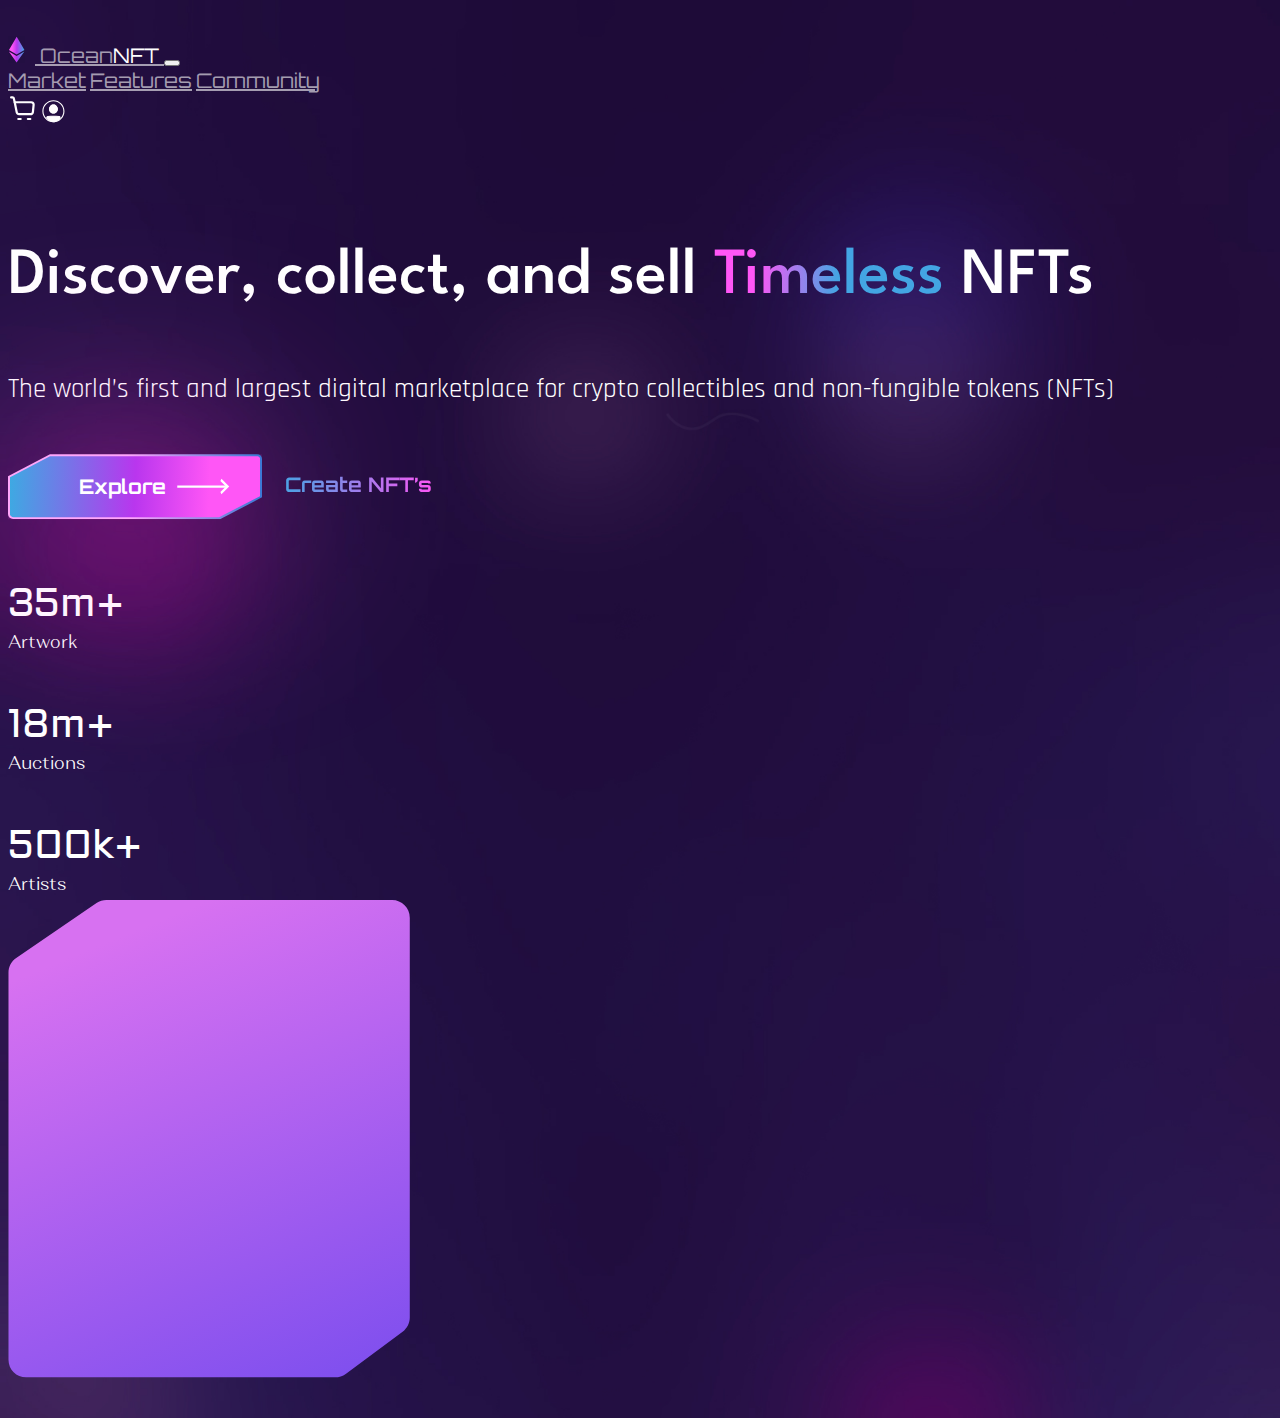
==== index.html @ 4af7d6a0 "Styles path fixed" ====
<!doctype html>
<html lang="en">
<head>
	<meta charset="utf-8">
	<meta http-equiv="X-UA-Compatible" content="IE=edge">
	<meta name="viewport" content="width=device-width, initial-scale=1">
	
	<!-- Bootstrap CSS -->
	<link href="https://cdn.jsdelivr.net/npm/bootstrap@5.2.0-beta1/dist/css/bootstrap.min.css" rel="stylesheet" integrity="sha384-0evHe/X+R7YkIZDRvuzKMRqM+OrBnVFBL6DOitfPri4tjfHxaWutUpFmBp4vmVor" crossorigin="anonymous">
	
	<!-- Local CSS -->
	<link rel="stylesheet" href="assets/styles/main.css">

	<title>Ocean NFT</title>
</head>
<body>
	<div class="container-fluid p-0">

		<header class="container p-0">
			<nav class="navbar navbar-expand-md p-0">
				<div class="container-fluid p-0">
					<a class="navbar-brand" href="#">
						<img class="d-inline-block align-text-top nft_logo" src="assets/img/logos/logo_top.svg" alt="OceanNFT Logo">
						Ocean<span class="nft_brand">NFT</span>
					</a>
					<button class="navbar-toggler" type="button" data-bs-toggle="collapse" data-bs-target="#navbarNavAltMarkup" aria-controls="navbarNavAltMarkup" aria-expanded="false" aria-label="Переключатель навигации">
						<span class="navbar-toggler-icon"></span>
					</button>

					<div class="collapse navbar-collapse justify-content-between" id="navbarNavAltMarkup">
						<div class="nft_spacer"></div>

						<div class="navbar-nav">
							<a class="nav-link px-xl-5 px-sm-4" href="#">Market</a>
							<a class="nav-link px-xl-5 px-sm-4" href="#">Features</a>
							<a class="nav-link px-xl-5 px-sm-4" href="#">Community</a>
						</div>
						
						<div class="navbar-nav">
							<a class="nav-link ps-xl-5 ps-sm-4" href="#"><img src="assets/img/icons/icon_cart.svg" alt="Your Cart"></a>
							<a class="nav-link ps-xl-5 ps-sm-4" href="#"><img src="assets/img/icons/icon_user.svg" alt="Your Account"></a>
						</div>
					</div>
				</div>
			</nav>
		</header>

		<main>
			<section class="container hero p-0">
				<div class="row m-0">
					<div class="col-7 p-0">
						<h1>Discover, collect, and sell <span>Timeless</span> NFTs</h1>
						<p class="nft_intro">The world’s first and largest digital marketplace for crypto collectibles and non-fungible tokens (NFTs)</p>
						
						<div class="nft_polygon_block">
							<div>
								<div class="nft_polygon_shadow"></div>
								<div class="nft_polygon">
									<a href="#">
										<div class="nft_polygon1">
											<div class="nft_explore">
												Explore <img src="assets/img/arrow_long.svg" alt="Explore">
											</div>
										</div>
									</a>
								</div>
							</div>
						
							<a class="nft_create text-nowrap" href="#">Create NFT’s</a>
						</div>

						<div class="d-flex p-0 mt-5">
							<div class="ps-0 pe-4 nft_counter_border_right">
								<p class="nft_counter">35m+</p>
								<p class="nft_counter_subject">Artwork</p>
							</div>
							<div class="ps-5 pe-4 nft_counter_border_right">
								<p class="nft_counter">18m+</p>
								<p class="nft_counter_subject">Auctions</p>
							</div>
							<div class="ps-5 pe-4">
								<p class="nft_counter">500k+</p>
								<p class="nft_counter_subject">Artists</p>
							</div>
						</div>
					</div>

					<div class="col-5 p-0">
						<img class="text-center" src="assets/img/mask_hero.svg" alt="">
					</div>
				</div>
			</section>
		</main>
	</div>

	<!-- Bootstrap JavaScript -->
	<script src="https://cdn.jsdelivr.net/npm/bootstrap@5.2.0-beta1/dist/js/bootstrap.bundle.min.js" integrity="sha384-pprn3073KE6tl6bjs2QrFaJGz5/SUsLqktiwsUTF55Jfv3qYSDhgCecCxMW52nD2" crossorigin="anonymous"></script>
</body>
</html>
---- assets/styles/main.css ----
@import url("https://fonts.googleapis.com/css2?family=Aldrich&display=swap");
@import url("https://fonts.googleapis.com/css2?family=Inter:wght@100;200;300;400;500;600;700;800;900&display=swap");
@import url("https://fonts.googleapis.com/css2?family=League+Spartan:wght@100;200;300;400;500;600;700;800;900&display=swap");
@import url("https://fonts.googleapis.com/css2?family=MuseoModerno:wght@100;200;300;400;500;600;700;800;900&display=swap");
@import url("https://fonts.googleapis.com/css2?family=Orbitron:wght@400;500;600;700;800;900&display=swap");
@import url("https://fonts.googleapis.com/css2?family=Rajdhani:wght@300;400;500;600;700&display=swap");
@import url("https://fonts.googleapis.com/css2?family=Roboto:ital,wght@0,100;0,300;0,400;0,500;0,700;0,900;1,100;1,300;1,400;1,500;1,700;1,900&display=swap");
@font-face {
  font-family: "Alethia Next";
  src: url("../fonts/alethia-next/alethianext-light.eot"), url("../fonts/alethia-next/alethianext-light.eot?#iefix") format("embedded-opentype"), url("../fonts/alethia-next/alethianext-light.otf") format("opentype"), url("../fonts/alethia-next/alethianext-light-webfont.woff") format("woff"), url("../fonts/alethia-next/alethianext-light-webfont.woff2") format("woff2"), url("../fonts/alethia-next/alethianext-light.ttf") format("truetype");
}
img.nft_logo {
  width: 17px;
  margin-right: 10px;
  box-shadow: 0px 4.42184px 107.23px rgba(255, 86, 246, 0.51);
  -webkit-backdrop-filter: blur(212.248px);
          backdrop-filter: blur(212.248px);
}

a.navbar-brand, a.nav-link, a:focus.navbar-brand, a:focus.nav-link {
  color: rgba(255, 255, 255, 0.6);
  font-family: "Orbitron", sans-serif;
  font-size: 1.25rem;
}
a:hover.navbar-brand {
  color: rgba(255, 255, 255, 0.6);
  filter: blur(0.5);
}
a:hover.nav-link {
  color: rgb(255, 255, 255);
}

span.nft_brand {
  color: rgb(255, 255, 255);
}

.nft_spacer {
  width: 16.2%;
}

.hero {
  margin-top: 105px;
}
.hero h1 {
  color: rgb(255, 255, 255);
  line-height: 137.4%;
  font-family: "League Spartan", sans-serif;
  font-size: 4.125rem;
  font-weight: 500;
}
.hero span {
  background: linear-gradient(272.38deg, #43A5E3 46.06%, #FF56F6 81.53%);
  color: transparent;
  -webkit-text-fill-color: transparent;
  -webkit-background-clip: text;
  background-clip: text;
}
.hero p {
  color: rgb(255, 255, 255);
}
.hero p.nft_intro {
  line-height: 2.75rem;
  margin: 21px 0 43px 0;
  font-family: "Rajdhani", sans-serif;
  font-size: 1.6875rem;
}
.hero p.nft_counter {
  padding-top: 1px;
  margin-bottom: -16px;
  font-family: "Aldrich", sans-serif;
  font-size: 2.5rem;
}
.hero p.nft_counter_subject {
  margin-bottom: 0;
  padding-bottom: 5px;
  font-family: "Alethia Next", sans-serif;
  font-size: 1.125rem;
}

.nft_polygon_block {
  display: flex;
  flex-wrap: nowrap;
}

a.nft_create {
  background: linear-gradient(89.89deg, #42A6E3 2.33%, #FF56F6 101.4%);
  color: transparent;
  -webkit-text-fill-color: transparent;
  -webkit-background-clip: text;
  background-clip: text;
  padding-top: 1.1rem;
  text-decoration: none;
  font-family: "Orbitron", sans-serif;
  font-size: 1.25rem;
  font-weight: 700;
}
a.nft_create:hover {
  text-shadow: 0 0 5px rgba(255, 255, 255, 0.5);
}

.nft_counter_border_right {
  border-right: solid 1px rgba(255, 255, 255, 0.26);
}

.nft_polygon_shadow {
  float: left;
  margin: -17.5px 0 0 -23px;
  width: 300px;
  height: 100px;
  border-radius: 150px/50px;
  background-color: rgba(255, 86, 246, 0.51);
  filter: blur(107px);
}

.nft_polygon {
  position: relative;
  -webkit-clip-path: polygon(0 22px, 0 65px, 212px 65px, 254px 43px, 254px 0, 42px 0);
          clip-path: polygon(0 22px, 0 65px, 212px 65px, 254px 43px, 254px 0, 42px 0);
  width: 254px;
  height: 65px;
  background: linear-gradient(-272.52deg, #FFA6FA 47.49%, #3C79D5 98.81%);
  box-shadow: 0px 4.42184px 107.23px rgba(255, 86, 246, 0.51);
  border-bottom-left-radius: 5px;
  border-top-right-radius: 5px;
}

.nft_polygon1 {
  position: absolute;
  width: 100%;
  height: 100%;
  top: 0;
  left: 0;
  -webkit-clip-path: polygon(2px 23px, 2px 63px, 211px 63px, 252px 42px, 252px 2px, 42px 2px);
          clip-path: polygon(2px 23px, 2px 63px, 211px 63px, 252px 42px, 252px 2px, 42px 2px);
  background: linear-gradient(92.23deg, #406AFF 0%, #3BACE2 0%, #B936EE 50%, #FF56F6 79%);
  border-bottom-left-radius: 10px;
  border-top-right-radius: 10px;
  display: flex;
  text-align: right;
}

.nft_explore {
  display: flex;
  margin: auto;
  color: rgb(255, 255, 255);
  -moz-column-gap: 11px;
       column-gap: 11px;
  width: 100%;
  justify-content: flex-end;
  padding-right: 32px;
  font-family: "Orbitron", sans-serif;
  font-size: 1.25rem;
  font-weight: 700;
}

body {
  width: 100%;
  height: 100%;
  padding: 2.2% 0;
  background-color: rgb(1, 32, 76);
  background-image: url("../img/bg.jpg");
  background-position: center top;
  background-repeat: no-repeat;
  background-size: cover;
}/*# sourceMappingURL=main.css.map */
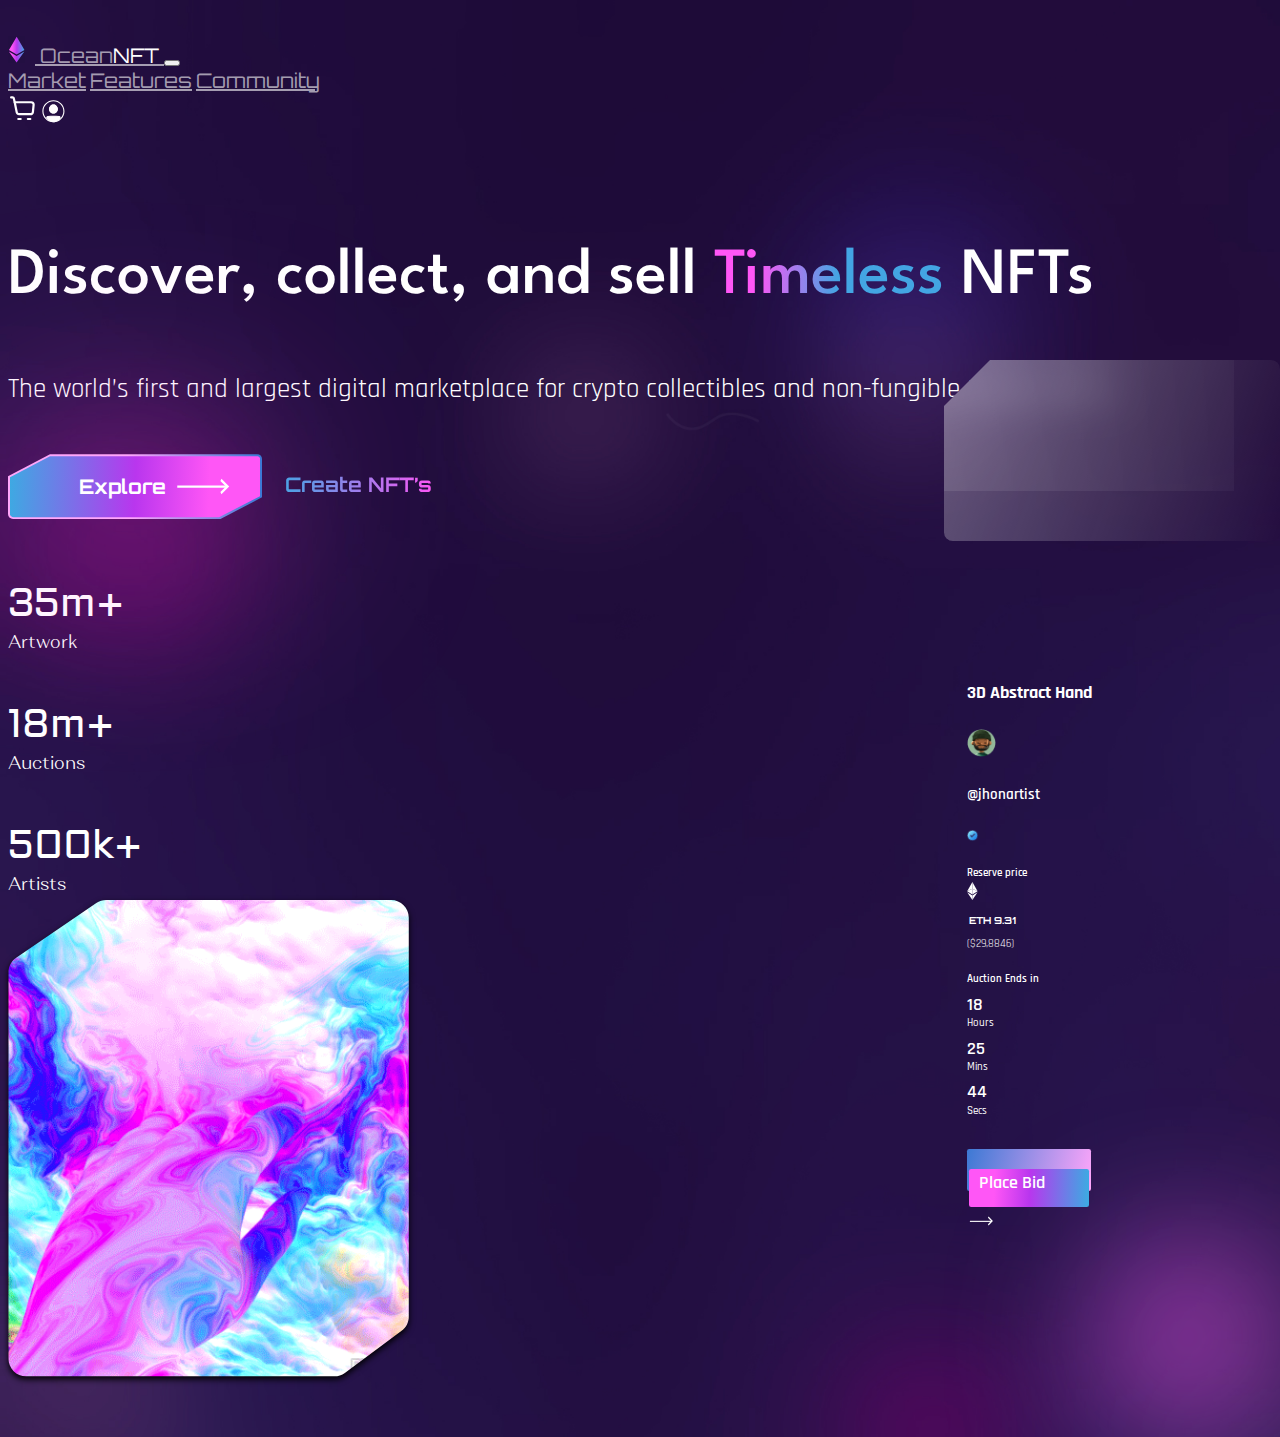
==== commit ad2cc999: "Hero is done - v0.8" ====
--- a/index.html
+++ b/index.html
@@ -47,7 +47,7 @@
 
 		<main>
 			<section class="container hero p-0">
-				<div class="row m-0">
+				<div class="row m-0 pb-4">
 					<div class="col-7 p-0">
 						<h1>Discover, collect, and sell <span>Timeless</span> NFTs</h1>
 						<p class="nft_intro">The world’s first and largest digital marketplace for crypto collectibles and non-fungible tokens (NFTs)</p>
@@ -85,8 +85,60 @@
 						</div>
 					</div>
 
-					<div class="col-5 p-0">
-						<img class="text-center" src="assets/img/mask_hero.svg" alt="">
+					<div class="col-5 p-0 position-relative">
+						<div class="d-flex mx-4 justify-content-center">
+							<div class="nft_hero_bid_mask">
+								<img src="assets/img/bid_02.gif" alt="">
+							</div>
+						</div>
+
+						<div class="nft_hero_bid_shadow"></div>
+						<div class="nft_hero_bid">
+							<div class="nft_hero_bid1"></div>
+						</div>
+
+						<div class="row nft_hero_bid_details">
+							<div class="col ps-0 pe-4">
+								<p class="nft_hero_artname m-0">3D Abstract Hand</p>
+								<div class="d-flex align-items-baseline">
+									<div class="pe-1"><img src="assets/img/icons/icon_user_01.png" width="28.74px" height="28.74px" alt="User's Icon"></div>
+									<p class="nft_hero_nickname m-0 pe-1">@jhonartist</p>
+									<div><img src="assets/img/icons/icon_user_checked.png" width="12.16px" height="13.27px" alt="User checked"></div>
+								</div>
+								<p class="nft_hero_theme_title">Reserve price</p>
+								<div class="d-flex align-items-baseline">
+									<div class="nft_hero_logo_ethereum"><img src="assets/img/logos/logo_ethereum_white.svg" width="19.44px" height="19.44px" alt="Ethereum"></div>
+									<p class="nft_hero_price_ethereum m-0">ETH 9.31</p>
+									<p class="nft_hero_price_usd m-0">($29,8846)</p>
+								</div>
+							</div>
+
+							<div class="col p-0">
+								<p class="nft_hero_theme_title m-0">Auction Ends in</p>
+								<div class="d-flex">
+									<div>
+										<p class="nft_hero_auction_time">18</p>
+										<p class="nft_hero_auction_time_unit">Hours</p>
+									</div>
+									<div class="px-4">
+										<p class="nft_hero_auction_time">25</p>
+										<p class="nft_hero_auction_time_unit">Mins</p>
+									</div>
+									<div>
+										<p class="nft_hero_auction_time">44</p>
+										<p class="nft_hero_auction_time_unit">Secs</p>
+									</div>
+								</div>
+								<a class="nft_nodecor_white" href="#">
+									<div class="d-flex nft_hero_placebid_btn_border">
+										<div class="d-flex nft_hero_placebid_btn">
+											<p class="nft_hero_placebid m-0">Place Bid</p>
+											<img src="assets/img/arrow_hero.svg" width="24.32px" height="9.22" alt="Go!">
+										</div>
+									</div>
+								</a>
+							</div>
+						</div>
 					</div>
 				</div>
 			</section>
--- a/assets/styles/main.css
+++ b/assets/styles/main.css
@@ -40,9 +40,9 @@
 
 .hero {
   margin-top: 105px;
+  color: rgb(255, 255, 255);
 }
 .hero h1 {
-  color: rgb(255, 255, 255);
   line-height: 137.4%;
   font-family: "League Spartan", sans-serif;
   font-size: 4.125rem;
@@ -54,9 +54,6 @@
   -webkit-text-fill-color: transparent;
   -webkit-background-clip: text;
   background-clip: text;
-}
-.hero p {
-  color: rgb(255, 255, 255);
 }
 .hero p.nft_intro {
   line-height: 2.75rem;
@@ -102,6 +99,22 @@
   border-right: solid 1px rgba(255, 255, 255, 0.26);
 }
 
+.nft_hero_bid_mask {
+  width: 401.28px;
+  height: 477.33px;
+  filter: drop-shadow(0 3px 3px rgb(0, 0, 0));
+}
+.nft_hero_bid_mask img {
+  width: 100%;
+  height: 100%;
+  -o-object-fit: cover;
+     object-fit: cover;
+  mask-size: cover;
+  -webkit-mask-size: cover;
+  -webkit-mask-image: url("../img/mask_hero.svg");
+          mask-image: url("../img/mask_hero.svg");
+}
+
 .nft_polygon_shadow {
   float: left;
   margin: -17.5px 0 0 -23px;
@@ -119,7 +132,6 @@
   width: 254px;
   height: 65px;
   background: linear-gradient(-272.52deg, #FFA6FA 47.49%, #3C79D5 98.81%);
-  box-shadow: 0px 4.42184px 107.23px rgba(255, 86, 246, 0.51);
   border-bottom-left-radius: 5px;
   border-top-right-radius: 5px;
 }
@@ -153,6 +165,128 @@
   font-weight: 700;
 }
 
+.nft_hero_placebid {
+  font-family: "Rajdhani", sans-serif;
+  font-size: 1.105625rem;
+  font-weight: 600;
+  padding: 3px 8px 0 10px;
+}
+.nft_hero_placebid_btn {
+  width: 100%;
+  height: 100%;
+  background: linear-gradient(92.23deg, #FF56F6 21.43%, #B936EE 50.63%, #3BACE2 100%, #406AFF 117.04%);
+  border-radius: 2.21px;
+  border: none;
+  outline: none;
+  padding: 0;
+  align-items: center;
+}
+.nft_hero_placebid_btn_border {
+  width: 119.39px;
+  height: 37.59px;
+  background: linear-gradient(104deg, #3C79D4 0%, #FFA6FA 100%);
+  margin-top: 20px;
+  padding: 2.21px;
+  border-radius: 2.21px;
+}
+
+.nft_hero_bid_shadow {
+  float: right;
+  margin: -140px 0 0 0;
+  width: 200px;
+  height: 200px;
+  border-radius: 100px;
+  background-color: rgba(255, 86, 246, 0.51);
+  filter: blur(70px);
+  z-index: -1;
+}
+.nft_hero_bid {
+  position: absolute;
+  width: 336px;
+  height: 181px;
+  top: 360px;
+  right: 0;
+  -webkit-clip-path: polygon(0 46px, 0 181px, 336px 181px, 336px 0, 46px 0);
+          clip-path: polygon(0 46px, 0 181px, 336px 181px, 336px 0, 46px 0);
+  background: linear-gradient(110deg, rgba(255, 255, 255, 0.3) 0%, rgba(255, 255, 255, 0) 100%);
+  -webkit-backdrop-filter: blur(20px);
+          backdrop-filter: blur(20px);
+  border-bottom-left-radius: 8.84px;
+  border-bottom-right-radius: 8.84px;
+  border-top-right-radius: 8.84px;
+}
+.nft_hero_bid1 {
+  position: absolute;
+  width: 100%;
+  height: 100%;
+  bottom: 0;
+  right: 0;
+  -webkit-clip-path: polygon(2px 47px, 2px 179px, 334px 179px, 334px 2px, 47px 2px);
+          clip-path: polygon(2px 47px, 2px 179px, 334px 179px, 334px 2px, 47px 2px);
+  background: linear-gradient(90deg, rgb(255, 255, 255) -1.52%, rgba(255, 255, 255, 0.24) 104.35%);
+  filter: opacity(10%);
+  padding: 28px 21px 20px 23px;
+  border-bottom-left-radius: 14.144px;
+  border-bottom-right-radius: 14.144px;
+  border-top-right-radius: 14.144px;
+}
+.nft_hero_bid_details {
+  position: absolute;
+  bottom: 108px;
+  right: 21px;
+  margin: 0;
+  width: 292px;
+  height: 134px;
+}
+.nft_hero_artname {
+  font-family: "Rajdhani", sans-serif;
+  font-size: 1.105625rem;
+  font-weight: 700;
+  line-height: 2.210625rem;
+}
+.nft_hero_nickname {
+  font-family: "Rajdhani", sans-serif;
+  font-size: 0.9675rem;
+  font-weight: 600;
+  line-height: 2.210625rem;
+}
+.nft_hero_theme_title {
+  font-family: "Rajdhani", sans-serif;
+  font-size: 0.690625rem;
+  font-weight: 600;
+  line-height: 2.210625rem;
+  margin: 10px 0 -10px 0;
+}
+.nft_hero_logo_ethereum {
+  margin-left: -4px;
+}
+.nft_hero_price_ethereum {
+  font-family: "Orbitron", sans-serif;
+  font-size: 0.6075rem;
+  font-weight: 700;
+  padding-left: 2px;
+  padding-right: 6px;
+}
+.nft_hero_price_usd {
+  font-family: "Rajdhani", sans-serif;
+  font-size: 0.690625rem;
+  font-weight: 400;
+}
+.nft_hero_auction_time {
+  font-family: "Rajdhani", sans-serif;
+  font-size: 1.105625rem;
+  font-weight: 600;
+  line-height: 2.210625rem;
+  margin: -10px 0 0 0;
+}
+.nft_hero_auction_time_unit {
+  font-family: "Rajdhani", sans-serif;
+  font-size: 0.690625rem;
+  font-weight: 500;
+  line-height: 2.210625rem;
+  margin: -17px 0 0 0;
+}
+
 body {
   width: 100%;
   height: 100%;
@@ -162,4 +296,9 @@
   background-position: center top;
   background-repeat: no-repeat;
   background-size: cover;
+}
+
+a.nft_nodecor_white {
+  color: rgb(255, 255, 255);
+  text-decoration: none;
 }/*# sourceMappingURL=main.css.map */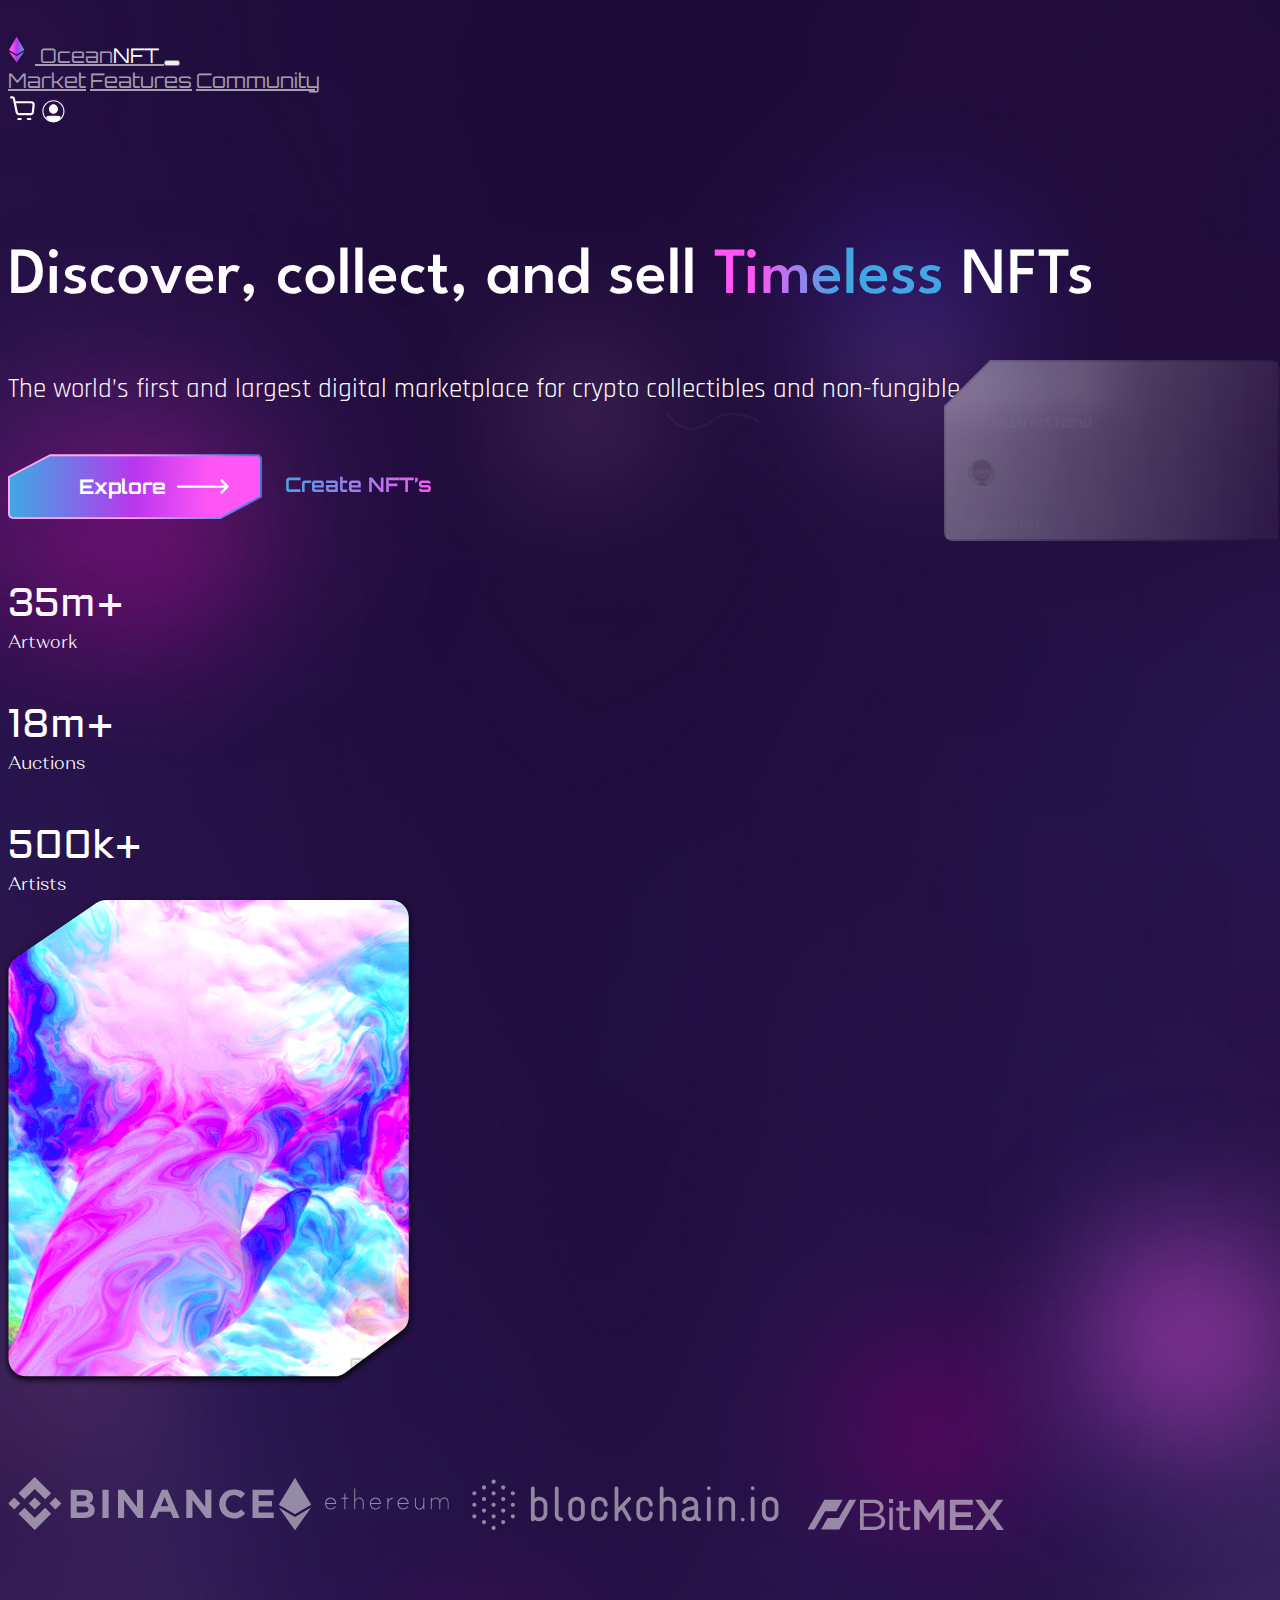
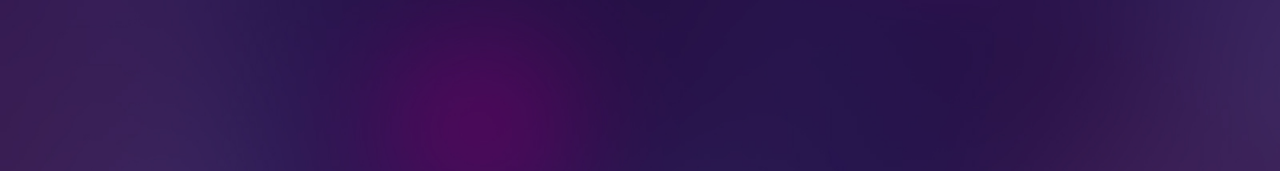
==== commit 1fa5fc33: "Hero is done - v0.9.1" ====
--- a/index.html
+++ b/index.html
@@ -94,52 +94,62 @@
 
 						<div class="nft_hero_bid_shadow"></div>
 						<div class="nft_hero_bid">
-							<div class="nft_hero_bid1"></div>
-						</div>
+							<div class="nft_hero_bid1">
 
-						<div class="row nft_hero_bid_details">
-							<div class="col ps-0 pe-4">
-								<p class="nft_hero_artname m-0">3D Abstract Hand</p>
-								<div class="d-flex align-items-baseline">
-									<div class="pe-1"><img src="assets/img/icons/icon_user_01.png" width="28.74px" height="28.74px" alt="User's Icon"></div>
-									<p class="nft_hero_nickname m-0 pe-1">@jhonartist</p>
-									<div><img src="assets/img/icons/icon_user_checked.png" width="12.16px" height="13.27px" alt="User checked"></div>
-								</div>
-								<p class="nft_hero_theme_title">Reserve price</p>
-								<div class="d-flex align-items-baseline">
-									<div class="nft_hero_logo_ethereum"><img src="assets/img/logos/logo_ethereum_white.svg" width="19.44px" height="19.44px" alt="Ethereum"></div>
-									<p class="nft_hero_price_ethereum m-0">ETH 9.31</p>
-									<p class="nft_hero_price_usd m-0">($29,8846)</p>
-								</div>
-							</div>
-
-							<div class="col p-0">
-								<p class="nft_hero_theme_title m-0">Auction Ends in</p>
-								<div class="d-flex">
-									<div>
-										<p class="nft_hero_auction_time">18</p>
-										<p class="nft_hero_auction_time_unit">Hours</p>
+								<div class="row nft_hero_bid_details">
+									<div class="col ps-0 pe-4">
+										<p class="nft_hero_artname m-0">3D Abstract Hand</p>
+										<div class="d-flex align-items-baseline">
+											<div class="pe-1"><img src="assets/img/icons/icon_user_01.png" width="28.74px" height="28.74px" alt="User's Icon"></div>
+											<p class="nft_hero_nickname m-0 pe-1">@jhonartist</p>
+											<div><img src="assets/img/icons/icon_user_checked.png" width="12.16px" height="13.27px" alt="User checked"></div>
+										</div>
+										<p class="nft_hero_theme_title">Reserve price</p>
+										<div class="d-flex align-items-baseline">
+											<div class="nft_hero_logo_ethereum"><img src="assets/img/logos/logo_ethereum_white.svg" width="19.44px" height="19.44px" alt="Ethereum"></div>
+											<p class="nft_hero_price_ethereum m-0">ETH 9.31</p>
+											<p class="nft_hero_price_usd m-0">($29,8846)</p>
+										</div>
 									</div>
-									<div class="px-4">
-										<p class="nft_hero_auction_time">25</p>
-										<p class="nft_hero_auction_time_unit">Mins</p>
-									</div>
-									<div>
-										<p class="nft_hero_auction_time">44</p>
-										<p class="nft_hero_auction_time_unit">Secs</p>
+		
+									<div class="col p-0">
+										<p class="nft_hero_theme_title m-0">Auction Ends in</p>
+										<div class="d-flex">
+											<div>
+												<p class="nft_hero_auction_time">18</p>
+												<p class="nft_hero_auction_time_unit">Hours</p>
+											</div>
+											<div class="px-4">
+												<p class="nft_hero_auction_time">25</p>
+												<p class="nft_hero_auction_time_unit">Mins</p>
+											</div>
+											<div>
+												<p class="nft_hero_auction_time">44</p>
+												<p class="nft_hero_auction_time_unit">Secs</p>
+											</div>
+										</div>
+										<a class="nft_nodecor_white" href="#">
+											<div class="d-flex nft_hero_placebid_btn_border">
+												<div class="d-flex nft_hero_placebid_btn">
+													<p class="nft_hero_placebid m-0">Place Bid</p>
+													<img src="assets/img/arrow_hero.svg" width="24.32px" height="9.22" alt="Go!">
+												</div>
+											</div>
+										</a>
 									</div>
 								</div>
-								<a class="nft_nodecor_white" href="#">
-									<div class="d-flex nft_hero_placebid_btn_border">
-										<div class="d-flex nft_hero_placebid_btn">
-											<p class="nft_hero_placebid m-0">Place Bid</p>
-											<img src="assets/img/arrow_hero.svg" width="24.32px" height="9.22" alt="Go!">
-										</div>
-									</div>
-								</a>
 							</div>
 						</div>
 					</div>
+				</div>
+			</section>
+
+			<section class="container p-0">
+				<div class="d-flex nft_partners justify-content-between align-items-center">
+					<a href=""><img src="assets/img/logos/logo_binance_100.svg" alt="Binance"></a>
+					<a href=""><img src="assets/img/logos/logo_ethereum_100.svg" alt="Ethereum"></a>
+					<a href=""><img src="assets/img/logos/logo_blockchain-io_100.svg" alt="Blockchain.io"></a>
+					<a href=""><img src="assets/img/logos/logo_bitmex_100.svg" alt="Bitmex"></a>
 				</div>
 			</section>
 		</main>
--- a/assets/styles/main.css
+++ b/assets/styles/main.css
@@ -202,41 +202,38 @@
 }
 .nft_hero_bid {
   position: absolute;
+  top: 360px;
+  right: 0;
   width: 336px;
   height: 181px;
-  top: 360px;
-  right: 0;
   -webkit-clip-path: polygon(0 46px, 0 181px, 336px 181px, 336px 0, 46px 0);
           clip-path: polygon(0 46px, 0 181px, 336px 181px, 336px 0, 46px 0);
   background: linear-gradient(110deg, rgba(255, 255, 255, 0.3) 0%, rgba(255, 255, 255, 0) 100%);
   -webkit-backdrop-filter: blur(20px);
           backdrop-filter: blur(20px);
+  z-index: 0;
   border-bottom-left-radius: 8.84px;
   border-bottom-right-radius: 8.84px;
   border-top-right-radius: 8.84px;
 }
 .nft_hero_bid1 {
-  position: absolute;
-  width: 100%;
-  height: 100%;
-  bottom: 0;
-  right: 0;
+  width: 100%;
+  height: 100%;
   -webkit-clip-path: polygon(2px 47px, 2px 179px, 334px 179px, 334px 2px, 47px 2px);
           clip-path: polygon(2px 47px, 2px 179px, 334px 179px, 334px 2px, 47px 2px);
-  background: linear-gradient(90deg, rgb(255, 255, 255) -1.52%, rgba(255, 255, 255, 0.24) 104.35%);
+  background: linear-gradient(90deg, rgba(255, 255, 255, 0.9) -1.52%, rgba(255, 255, 255, 0.24) 104.35%);
   filter: opacity(10%);
   padding: 28px 21px 20px 23px;
+  z-index: 1;
   border-bottom-left-radius: 14.144px;
   border-bottom-right-radius: 14.144px;
   border-top-right-radius: 14.144px;
 }
 .nft_hero_bid_details {
-  position: absolute;
-  bottom: 108px;
-  right: 21px;
   margin: 0;
   width: 292px;
   height: 134px;
+  z-index: 2;
 }
 .nft_hero_artname {
   font-family: "Rajdhani", sans-serif;
@@ -301,4 +298,9 @@
 a.nft_nodecor_white {
   color: rgb(255, 255, 255);
   text-decoration: none;
+}
+
+.nft_partners {
+  filter: opacity(50%);
+  margin: 100px 0 200px 0;
 }/*# sourceMappingURL=main.css.map */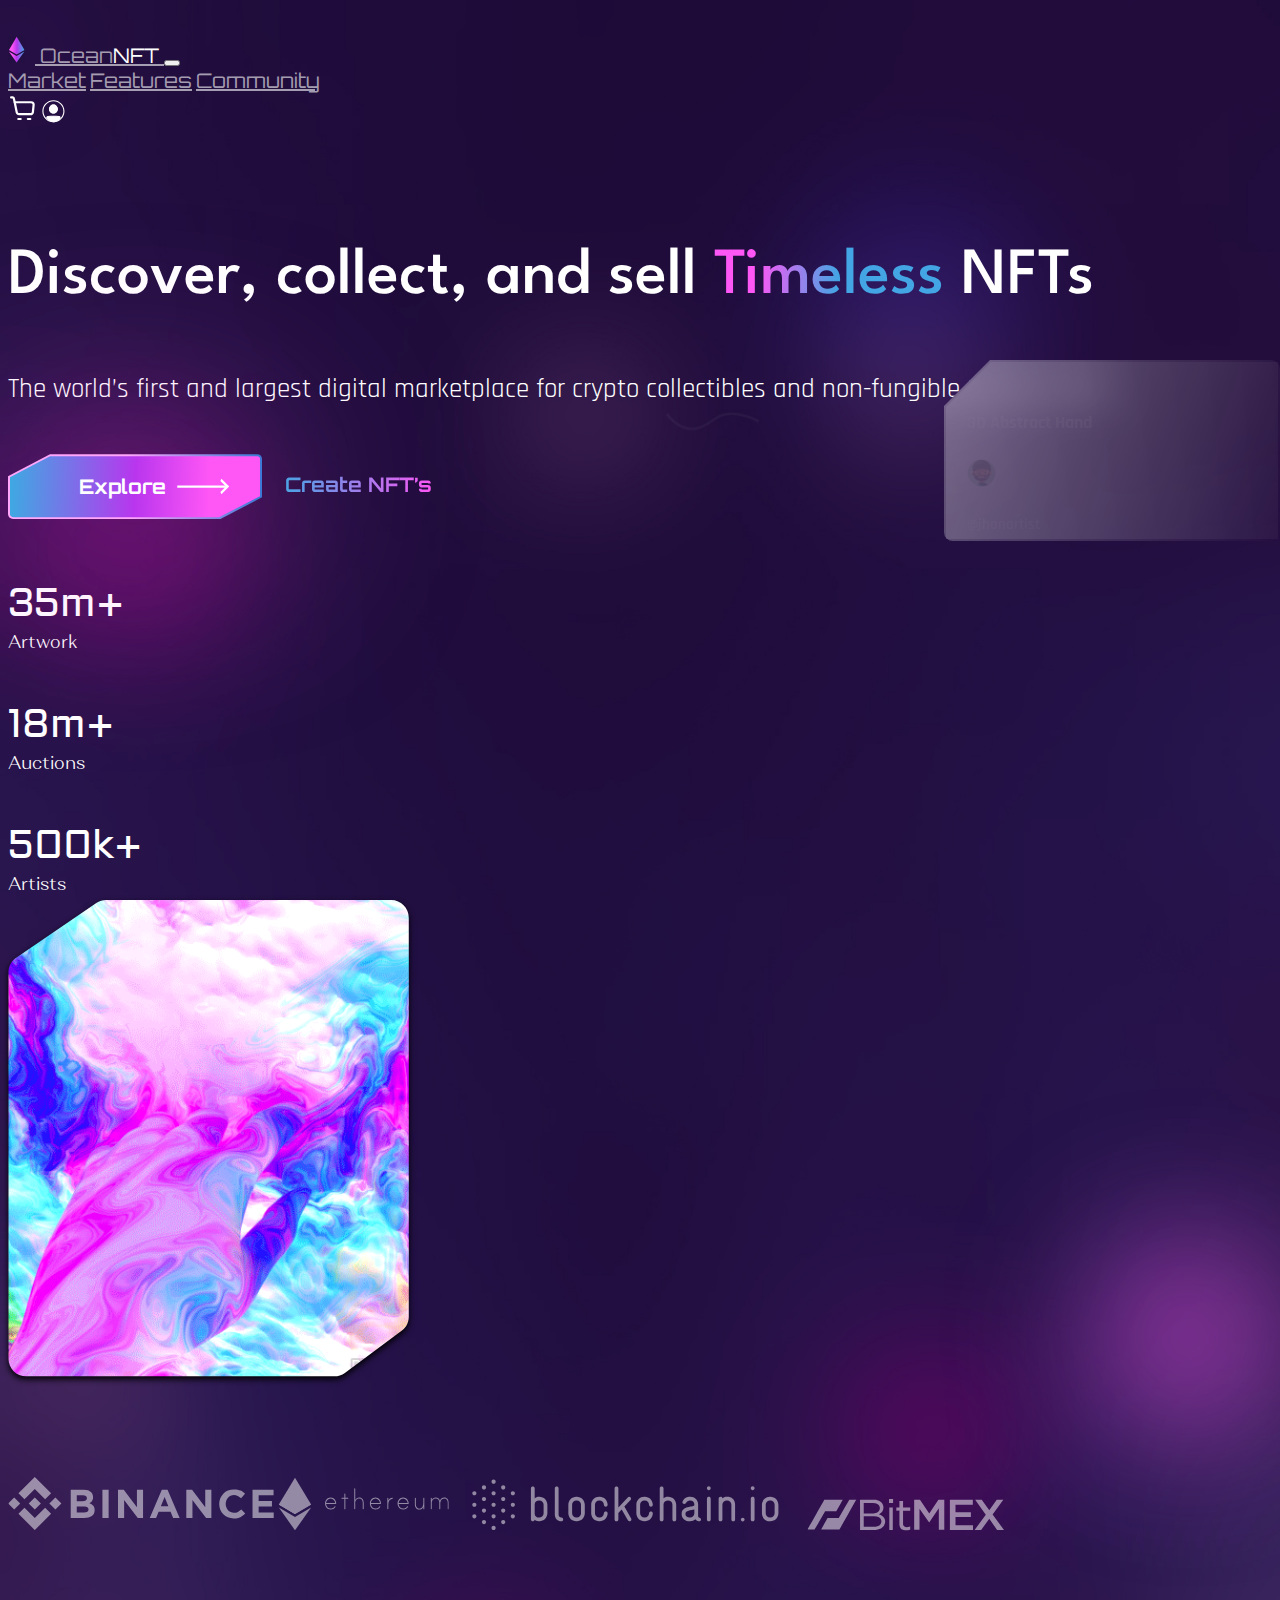
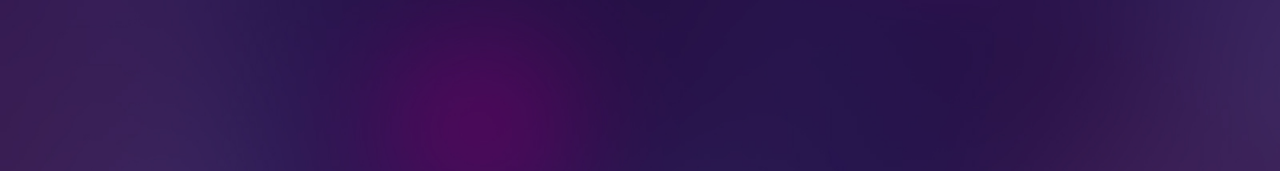
==== commit 16186972: "Hero is done - v.0.9.2" ====
--- a/index.html
+++ b/index.html
@@ -146,10 +146,10 @@
 
 			<section class="container p-0">
 				<div class="d-flex nft_partners justify-content-between align-items-center">
-					<a href=""><img src="assets/img/logos/logo_binance_100.svg" alt="Binance"></a>
-					<a href=""><img src="assets/img/logos/logo_ethereum_100.svg" alt="Ethereum"></a>
-					<a href=""><img src="assets/img/logos/logo_blockchain-io_100.svg" alt="Blockchain.io"></a>
-					<a href=""><img src="assets/img/logos/logo_bitmex_100.svg" alt="Bitmex"></a>
+					<a href="#" class="pe-3 py-3"><img src="assets/img/logos/logo_binance_100.svg" alt="Binance"></a>
+					<a href="#" class="p-3"><img src="assets/img/logos/logo_ethereum_100.svg" alt="Ethereum"></a>
+					<a href="#" class="p-3"><img src="assets/img/logos/logo_blockchain-io_100.svg" alt="Blockchain.io"></a>
+					<a href="#" class="ps-3 py-3"><img src="assets/img/logos/logo_bitmex_100.svg" alt="Bitmex"></a>
 				</div>
 			</section>
 		</main>
--- a/assets/styles/main.css
+++ b/assets/styles/main.css
@@ -303,4 +303,7 @@
 .nft_partners {
   filter: opacity(50%);
   margin: 100px 0 200px 0;
+}
+.nft_partners img {
+  max-width: 100%;
 }/*# sourceMappingURL=main.css.map */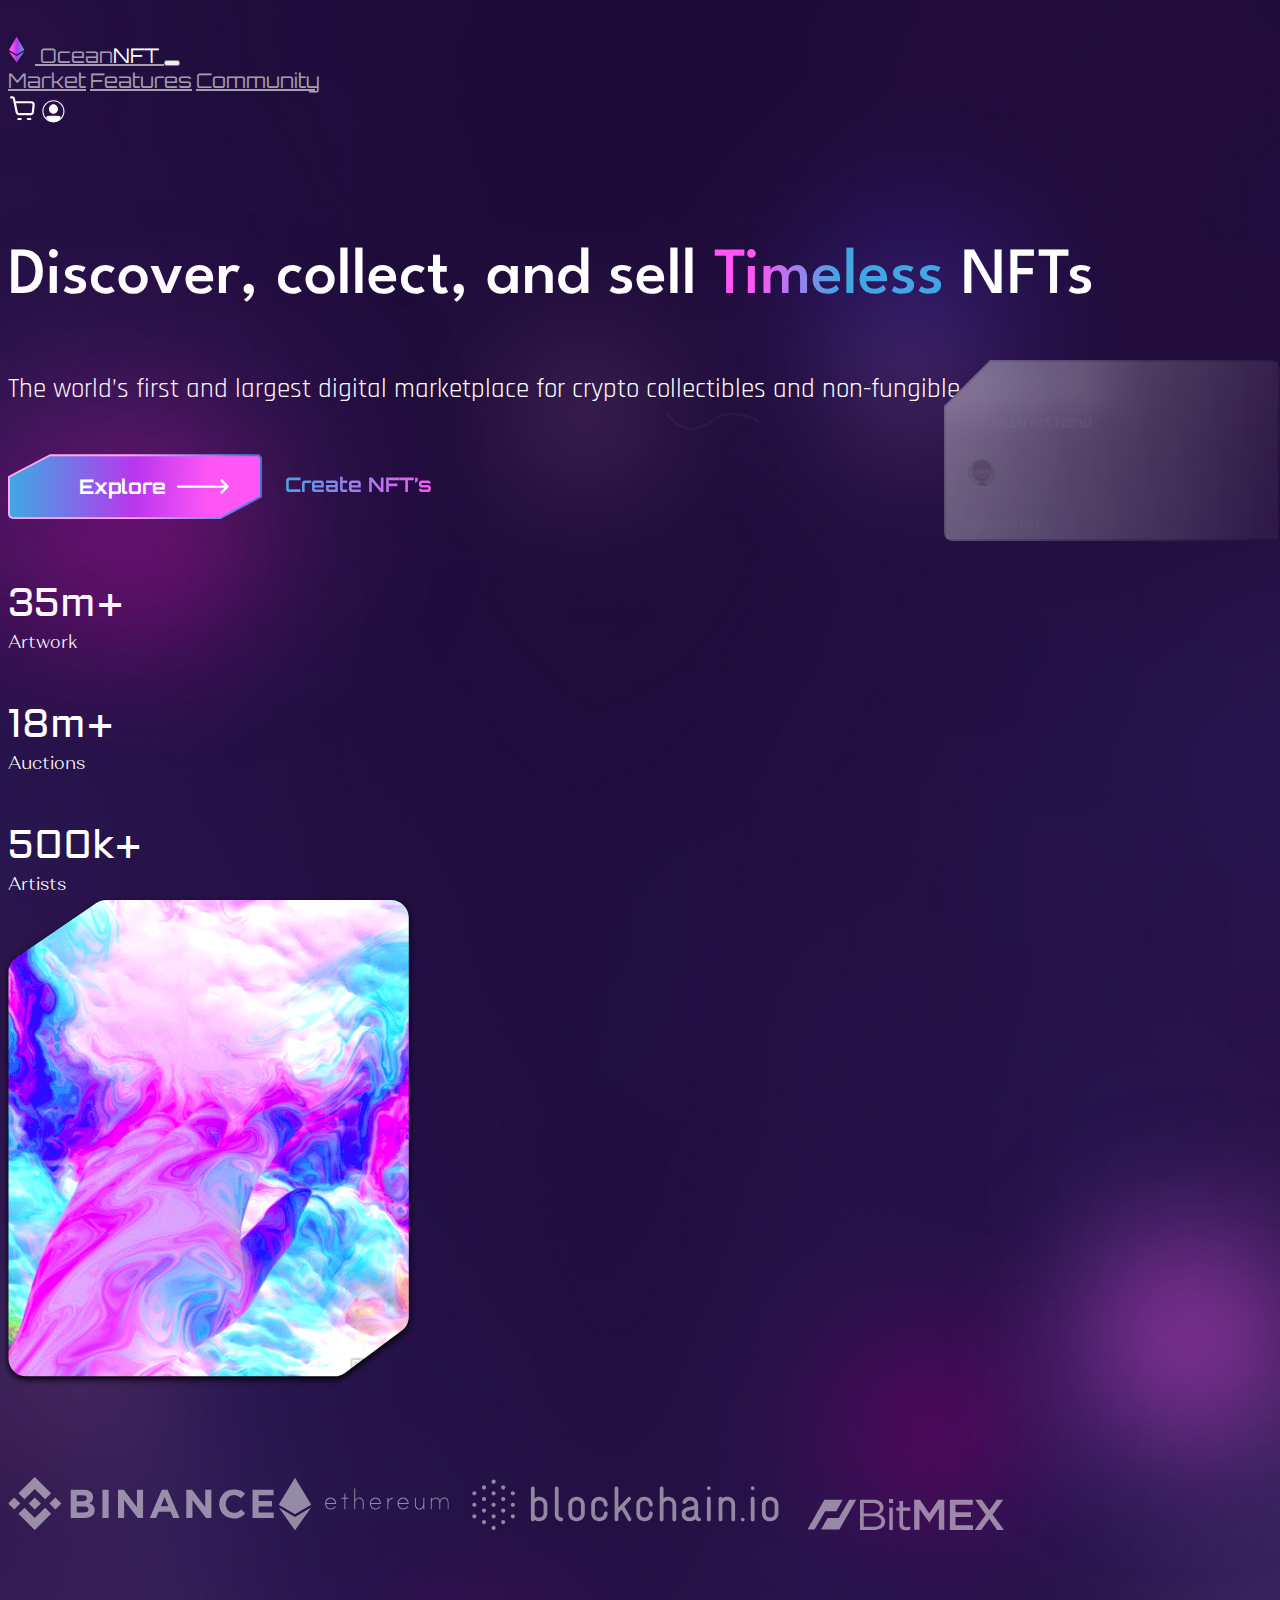
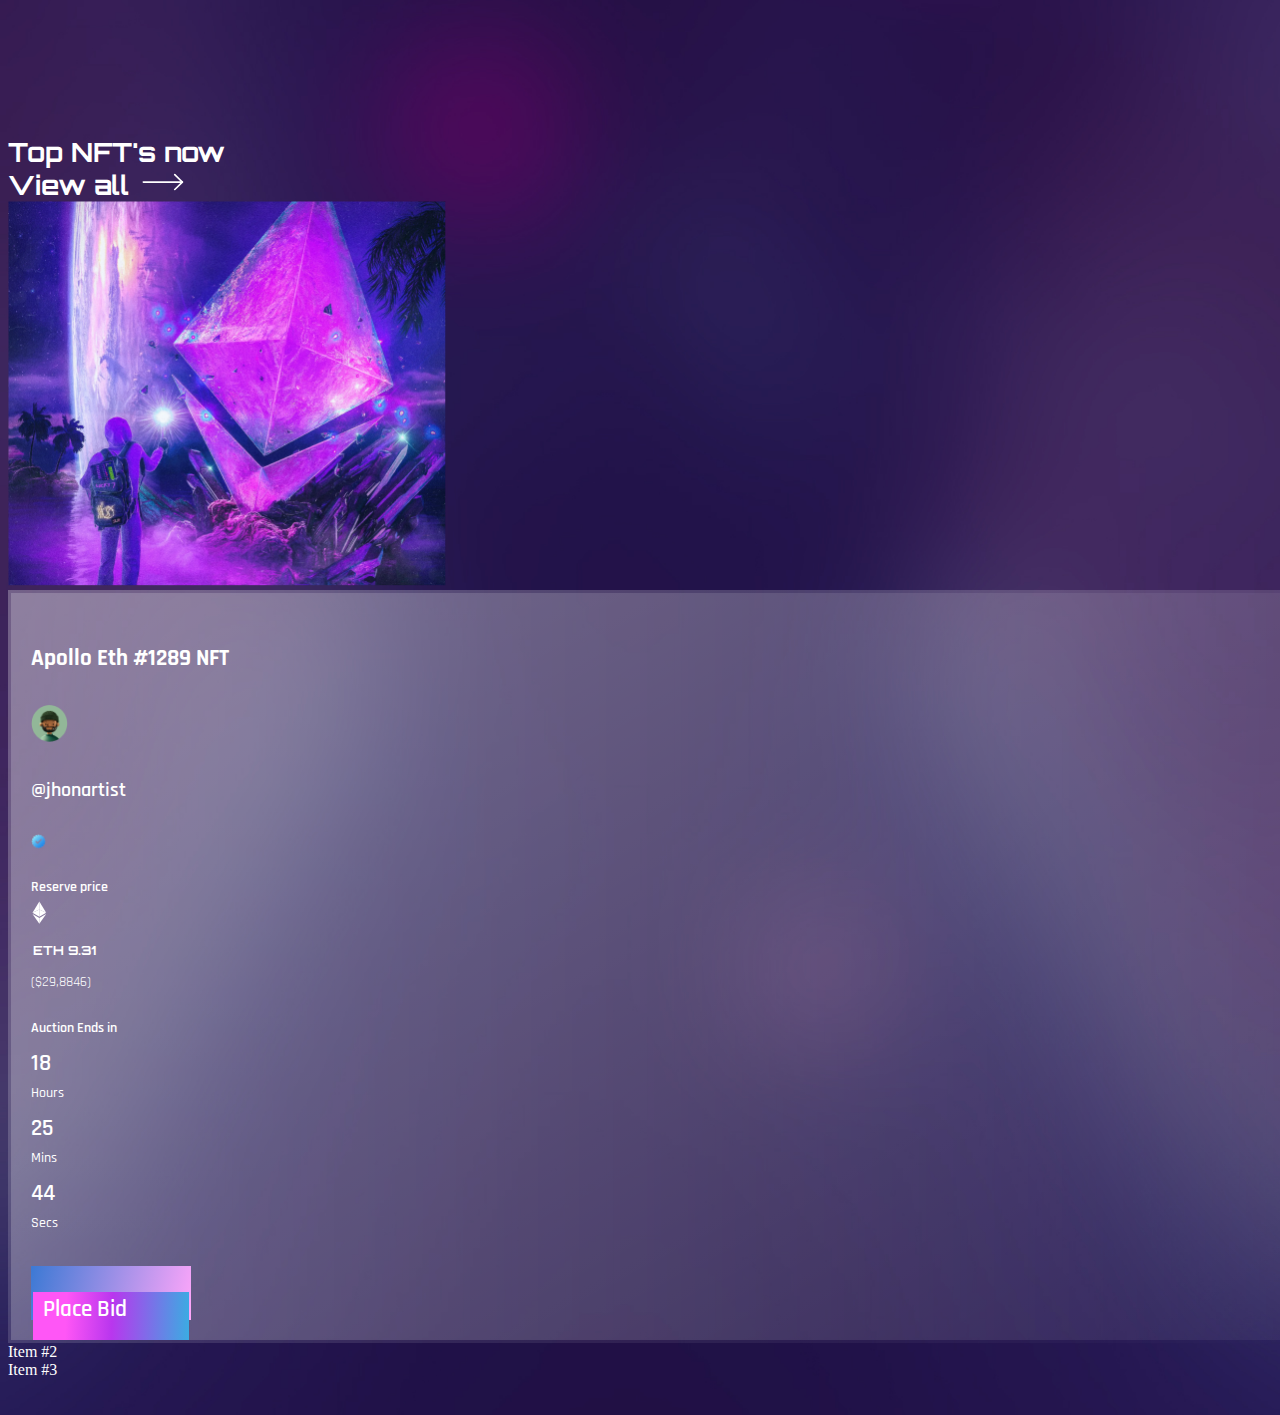
==== commit b757f721: "Semi-transparency issue resolved" ====
--- a/index.html
+++ b/index.html
@@ -100,9 +100,9 @@
 									<div class="col ps-0 pe-4">
 										<p class="nft_hero_artname m-0">3D Abstract Hand</p>
 										<div class="d-flex align-items-baseline">
-											<div class="pe-1"><img src="assets/img/icons/icon_user_01.png" width="28.74px" height="28.74px" alt="User's Icon"></div>
+											<div class="pe-1"><img src="assets/img/icons/icon_user_small.png" width="28.74px" height="28.74px" alt="User's Icon"></div>
 											<p class="nft_hero_nickname m-0 pe-1">@jhonartist</p>
-											<div><img src="assets/img/icons/icon_user_checked.png" width="12.16px" height="13.27px" alt="User checked"></div>
+											<div><img src="assets/img/icons/icon_user_checked_small.png" width="12.16px" height="13.27px" alt="User checked"></div>
 										</div>
 										<p class="nft_hero_theme_title">Reserve price</p>
 										<div class="d-flex align-items-baseline">
@@ -152,6 +152,75 @@
 					<a href="#" class="ps-3 py-3"><img src="assets/img/logos/logo_bitmex_100.svg" alt="Bitmex"></a>
 				</div>
 			</section>
+
+			<section class="container p-0">
+				<div class="d-flex justify-content-between align-items-center">
+					<h2>Top NFT's now</h2>
+					<div class="d-flex">
+						<a class="nft_nodecor_white" href="#">
+							<span class="nft_view_all pe-2">View all</span>
+							<span class="align-text-bottom"><img src="assets/img/arrow_right.svg" width="51.96px" height="26.53px" alt="View all"></span>
+						</a>
+					</div>
+				</div>
+
+				<div class="row gy-5 m-0 nft_white">
+					<div class="col ps-0 pe-3">
+						<div class="nft_topnow">
+							<img src="assets/img/top_nft_01.png" alt="Top NFT #1">
+						</div>
+						<div class="nft_topnow_bid_border">
+							<div class="row nft_topnow_bid_details">
+								<div class="col-7 ps-0 pe-4">
+									<p class="nft_topnow_artname m-0">Apollo Eth #1289 NFT</p>
+									<div class="d-flex align-items-baseline">
+										<div class="pe-1"><img src="assets/img/icons/icon_user_01.png" width="37.44px" height="37.44px" alt="User's Icon"></div>
+										<p class="nft_topnow_nickname m-0 pe-1">@jhonartist</p>
+										<div><img src="assets/img/icons/icon_user_checked.png" width="15.84px" height="17.28px" alt="User checked"></div>
+									</div>
+									<p class="nft_topnow_theme_title">Reserve price</p>
+									<div class="d-flex align-items-baseline">
+										<div class="nft_topnow_logo_ethereum"><img src="assets/img/logos/logo_ethereum_white.svg" width="25.32px" height="25.32px" alt="Ethereum"></div>
+										<p class="nft_topnow_price_ethereum m-0">ETH 9.31</p>
+										<p class="nft_topnow_price_usd m-0">($29,8846)</p>
+									</div>
+								</div>
+
+								<div class="col-5 d-flex flex-column align-items-center p-0">
+									<div>
+										<span class="nft_topnow_theme_title m-0">Auction Ends in</span>
+										<div class="d-flex">
+											<div>
+												<p class="nft_topnow_auction_time">18</p>
+												<p class="nft_topnow_auction_time_unit">Hours</p>
+											</div>
+											<div class="px-4">
+												<p class="nft_topnow_auction_time">25</p>
+												<p class="nft_topnow_auction_time_unit">Mins</p>
+											</div>
+											<div>
+												<p class="nft_topnow_auction_time">44</p>
+												<p class="nft_topnow_auction_time_unit">Secs</p>
+											</div>
+										</div>
+									</div>
+									<a class="nft_nodecor_white" href="#">
+										<div class="d-flex nft_topnow_placebid_btn_border">
+											<div class="d-flex nft_topnow_placebid_btn">
+												<p class="nft_topnow_placebid m-0">Place Bid</p>
+												<img src="assets/img/arrow_topnow.svg" width="31.22px" height="12.01" alt="Go!">
+											</div>
+										</div>
+									</a>
+								</div>
+							</div>
+						</div>
+					</div>
+
+					<div class="col px-3">Item #2</div>
+					<div class="col ps-3 pe-0">Item #3</div>
+				</div>
+			</section>
 		</main>
 	</div>
 
--- a/assets/styles/main.css
+++ b/assets/styles/main.css
@@ -115,6 +115,14 @@
           mask-image: url("../img/mask_hero.svg");
 }
 
+.nft_partners {
+  filter: opacity(50%);
+  margin: 100px 0 200px 0;
+}
+.nft_partners img {
+  max-width: 100%;
+}
+
 .nft_polygon_shadow {
   float: left;
   margin: -17.5px 0 0 -23px;
@@ -188,6 +196,29 @@
   margin-top: 20px;
   padding: 2.21px;
   border-radius: 2.21px;
+}
+
+.nft_topnow_placebid {
+  font-family: "Rajdhani", sans-serif;
+  font-size: 1.44rem;
+  font-weight: 600;
+  padding: 3px 12px 0 10px;
+}
+.nft_topnow_placebid_btn {
+  width: 100%;
+  height: 100%;
+  background: linear-gradient(92.23deg, #FF56F6 21.43%, #B936EE 50.63%, #3BACE2 100%, #406AFF 117.04%);
+  border: none;
+  outline: none;
+  padding: 0;
+  align-items: center;
+}
+.nft_topnow_placebid_btn_border {
+  width: 155.52px;
+  height: 48.96px;
+  background: linear-gradient(104deg, #3C79D4 0%, #FFA6FA 100%);
+  margin-top: 20px;
+  padding: 2.21px;
 }
 
 .nft_hero_bid_shadow {
@@ -284,6 +315,83 @@
   margin: -17px 0 0 0;
 }
 
+.nft_topnow img {
+  max-width: 437.76px;
+  max-height: auto;
+}
+.nft_topnow_bid_border {
+  width: 100%;
+  height: auto;
+  padding: 2.88px;
+  background: linear-gradient(to bottom right, rgba(255, 255, 255, 0.28), rgba(255, 255, 255, 0));
+}
+.nft_topnow_bid_details {
+  position: relative;
+  margin: 0;
+  padding: 20px;
+  overflow: hidden;
+}
+.nft_topnow_bid_details:before {
+  content: "";
+  position: absolute;
+  background: linear-gradient(to right, rgb(255, 255, 255), rgba(255, 255, 255, 0.24));
+  z-index: -1;
+  top: 0;
+  left: 0;
+  right: 0;
+  bottom: 0;
+  filter: blur(10px) opacity(0.2);
+  margin: -20px;
+}
+.nft_topnow_artname {
+  font-family: "Rajdhani", sans-serif;
+  font-size: 1.44rem;
+  font-weight: 700;
+  line-height: 2.88rem;
+}
+.nft_topnow_nickname {
+  font-family: "Rajdhani", sans-serif;
+  font-size: 1.26rem;
+  font-weight: 600;
+  line-height: 2.88rem;
+}
+.nft_topnow_theme_title {
+  font-family: "Rajdhani", sans-serif;
+  font-size: 0.9rem;
+  font-weight: 600;
+  line-height: 2.88rem;
+  margin: 10px 0 -10px 0;
+}
+.nft_topnow_logo_ethereum {
+  margin-left: -4px;
+}
+.nft_topnow_price_ethereum {
+  font-family: "Orbitron", sans-serif;
+  font-size: 0.79125rem;
+  font-weight: 700;
+  padding-left: 2px;
+  padding-right: 6px;
+}
+.nft_topnow_price_usd {
+  font-family: "Rajdhani", sans-serif;
+  font-size: 0.9rem;
+  font-weight: 400;
+}
+.nft_topnow_auction_time {
+  font-family: "Rajdhani", sans-serif;
+  font-size: 1.44rem;
+  font-weight: 600;
+  line-height: 2.88rem;
+  margin: -10px 0 0 0;
+}
+.nft_topnow_auction_time_unit {
+  font-family: "Rajdhani", sans-serif;
+  font-size: 0.9rem;
+  font-weight: 500;
+  line-height: 2.88rem;
+  margin: -17px 0 0 0;
+}
+
 body {
   width: 100%;
   height: 100%;
@@ -300,10 +408,15 @@
   text-decoration: none;
 }
 
-.nft_partners {
-  filter: opacity(50%);
-  margin: 100px 0 200px 0;
-}
-.nft_partners img {
-  max-width: 100%;
+.nft_white {
+  color: rgb(255, 255, 255);
+}
+
+h2,
+span.nft_view_all {
+  color: rgb(255, 255, 255);
+  margin: 0;
+  font-family: "Orbitron", sans-serif;
+  font-size: 1.658125rem;
+  font-weight: 700;
 }/*# sourceMappingURL=main.css.map */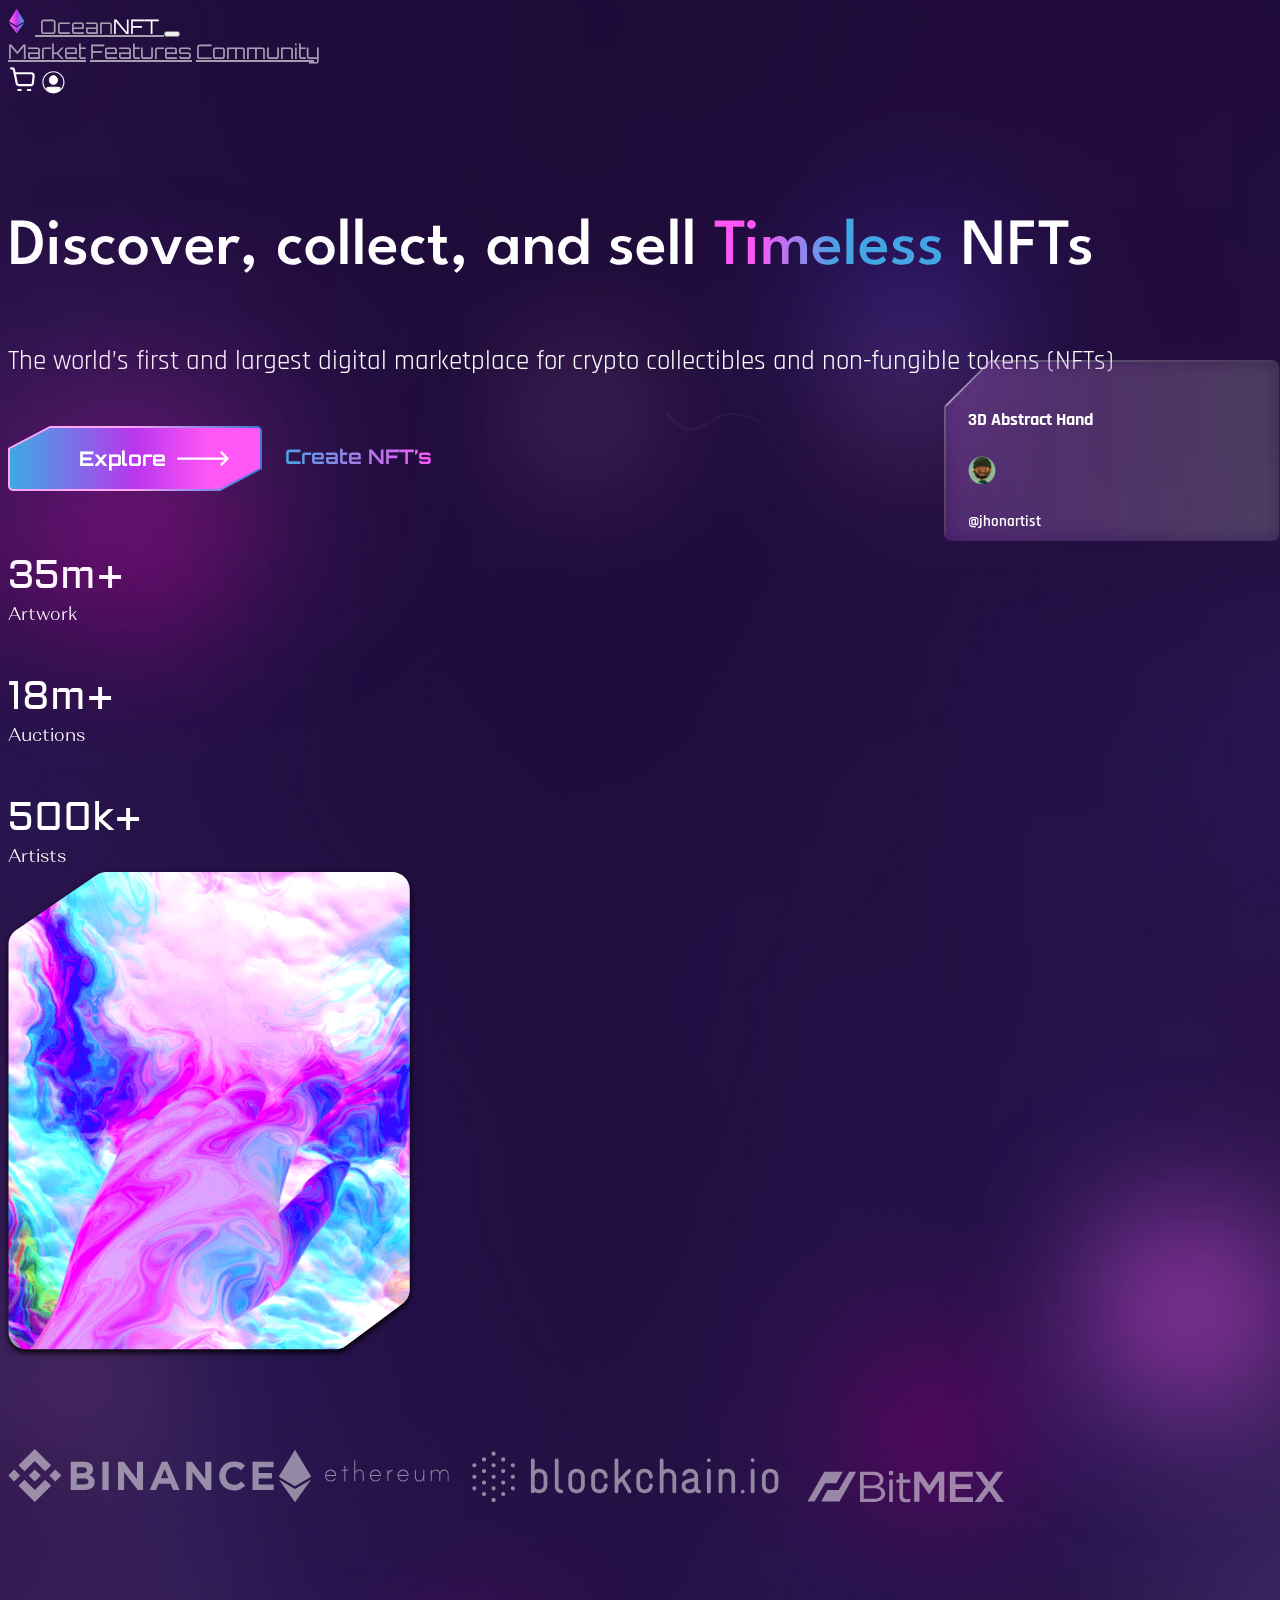
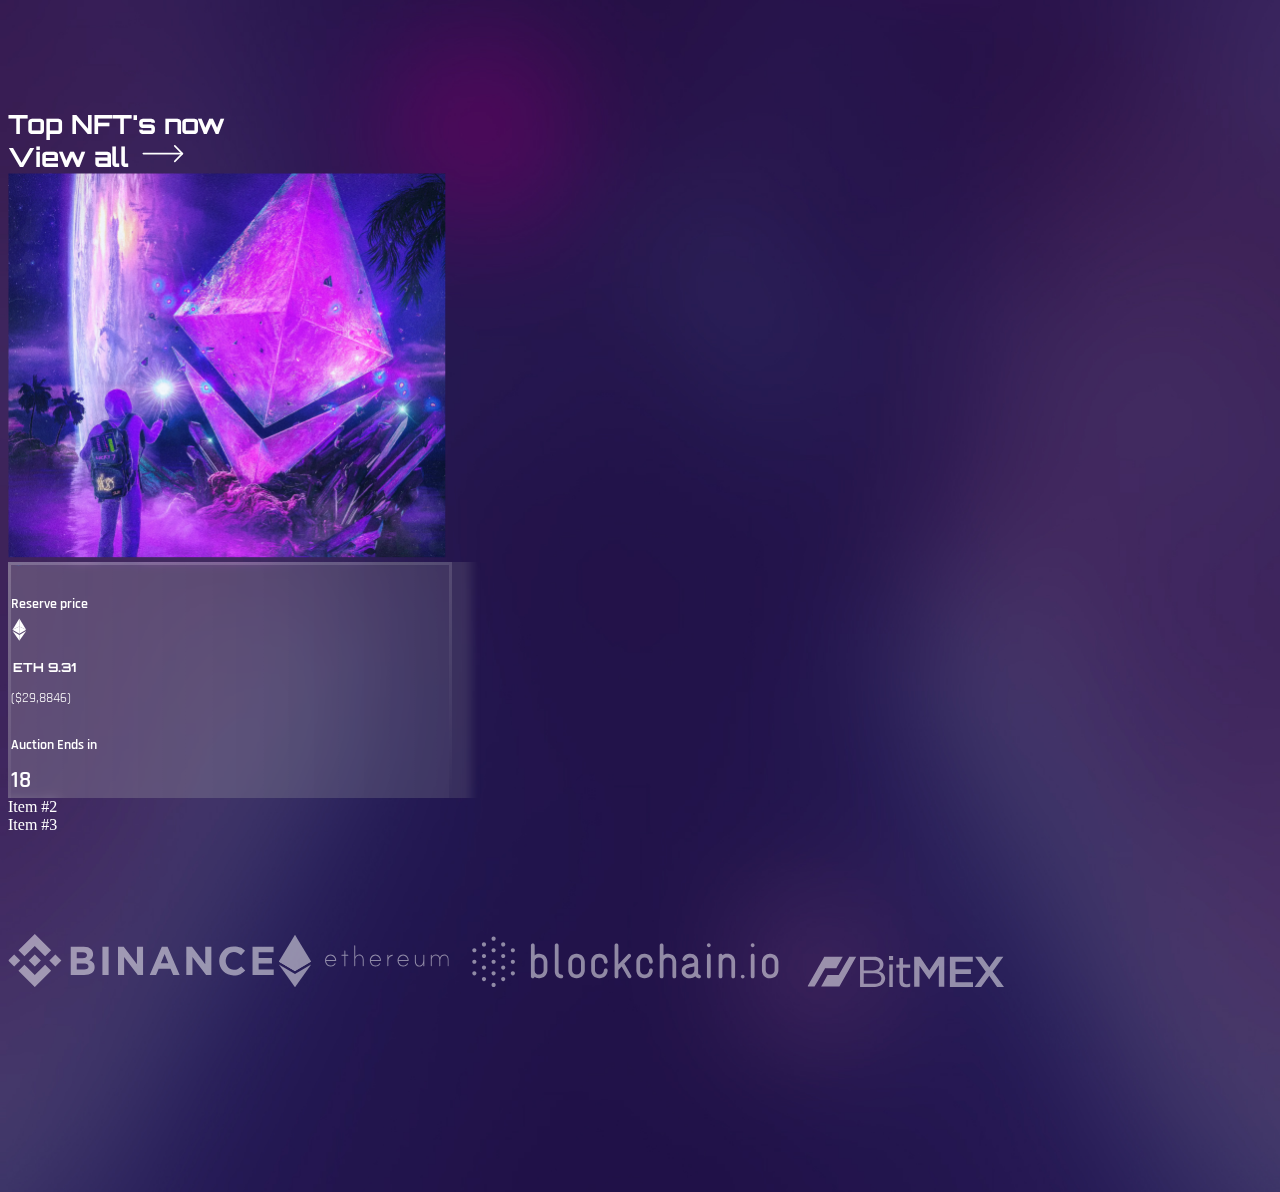
==== commit 1ff5118a: "Blured gradient and buttons fixed" ====
--- a/index.html
+++ b/index.html
@@ -13,36 +13,38 @@
 
 	<title>Ocean NFT</title>
 </head>
-<body>
-	<div class="container-fluid p-0">
-
-		<header class="container p-0">
-			<nav class="navbar navbar-expand-md p-0">
-				<div class="container-fluid p-0">
-					<a class="navbar-brand" href="#">
-						<img class="d-inline-block align-text-top nft_logo" src="assets/img/logos/logo_top.svg" alt="OceanNFT Logo">
-						Ocean<span class="nft_brand">NFT</span>
-					</a>
-					<button class="navbar-toggler" type="button" data-bs-toggle="collapse" data-bs-target="#navbarNavAltMarkup" aria-controls="navbarNavAltMarkup" aria-expanded="false" aria-label="Переключатель навигации">
-						<span class="navbar-toggler-icon"></span>
-					</button>
-
-					<div class="collapse navbar-collapse justify-content-between" id="navbarNavAltMarkup">
-						<div class="nft_spacer"></div>
-
-						<div class="navbar-nav">
-							<a class="nav-link px-xl-5 px-sm-4" href="#">Market</a>
-							<a class="nav-link px-xl-5 px-sm-4" href="#">Features</a>
-							<a class="nav-link px-xl-5 px-sm-4" href="#">Community</a>
-						</div>
-						
-						<div class="navbar-nav">
-							<a class="nav-link ps-xl-5 ps-sm-4" href="#"><img src="assets/img/icons/icon_cart.svg" alt="Your Cart"></a>
-							<a class="nav-link ps-xl-5 ps-sm-4" href="#"><img src="assets/img/icons/icon_user.svg" alt="Your Account"></a>
-						</div>
-					</div>
-				</div>
-			</nav>
+<body class="px-0 pb-5">
+	<div class="container-fluid">
+
+		<header class="container-fluid fixed-top py-4 px-0">
+			<div class="container">
+				<nav class="navbar navbar-expand-md p-0">
+					<div class="container-fluid p-0">
+						<a class="navbar-brand" href="#">
+							<img class="d-inline-block align-text-top nft_logo" src="assets/img/logos/logo_top.svg" alt="OceanNFT Logo">
+							Ocean<span class="nft_brand">NFT</span>
+						</a>
+						<button class="navbar-toggler" type="button" data-bs-toggle="collapse" data-bs-target="#navbarNavAltMarkup" aria-controls="navbarNavAltMarkup" aria-expanded="false" aria-label="Переключатель навигации">
+							<span class="navbar-toggler-icon"></span>
+						</button>
+
+						<div class="collapse navbar-collapse justify-content-between" id="navbarNavAltMarkup">
+							<div class="nft_spacer"></div>
+
+							<div class="navbar-nav">
+								<a class="nav-link px-xl-5 px-sm-4" href="#">Market</a>
+								<a class="nav-link px-xl-5 px-sm-4" href="#">Features</a>
+								<a class="nav-link px-xl-5 px-sm-4" href="#">Community</a>
+							</div>
+							
+							<div class="navbar-nav">
+								<a class="nav-link ps-xl-5 ps-sm-4" href="#"><img src="assets/img/icons/icon_cart.svg" alt="Your Cart"></a>
+								<a class="nav-link ps-xl-5 ps-sm-4" href="#"><img src="assets/img/icons/icon_user.svg" alt="Your Account"></a>
+							</div>
+						</div>
+					</div>
+				</nav>
+			</div>
 		</header>
 
 		<main>
@@ -88,16 +90,23 @@
 					<div class="col-5 p-0 position-relative">
 						<div class="d-flex mx-4 justify-content-center">
 							<div class="nft_hero_bid_mask">
-								<img src="assets/img/bid_02.gif" alt="">
+								<svg width="402" height="478" viewBox="0 0 402 478" fill="none" xmlns="http://www.w3.org/2000/svg">
+									<defs>
+										<mask id="nft_hero_mask">
+											<path d="M0.495148 459.677V72.555C0.495148 66.7097 3.38306 61.2419 8.21086 57.9465L88.5373 3.11643C91.4758 1.11059 94.951 0.0375977 98.5089 0.0375977H384.09C393.858 0.0375977 401.777 7.9565 401.777 17.725V417.559C401.777 423.166 399.119 428.44 394.613 431.776L337.713 473.893C334.667 476.147 330.978 477.364 327.19 477.364H18.1825C8.41404 477.364 0.495148 469.445 0.495148 459.677Z" fill="white"/>
+										</mask>
+									</defs>
+									<image mask="url(#nft_hero_mask)" xmlns:xlink="http://www.w3.org/1999/xlink" xlink:href="assets/img/bid_02.gif" height="478"></image>
+								</svg>
 							</div>
 						</div>
 
 						<div class="nft_hero_bid_shadow"></div>
-						<div class="nft_hero_bid">
-							<div class="nft_hero_bid1">
-
-								<div class="row nft_hero_bid_details">
-									<div class="col ps-0 pe-4">
+						<div class="nft_hero_bid_polygon_blured">
+							<div class="nft_hero_bid_polygon_gradient">
+
+								<div class="d-flex nft_hero_bid_content justify-content-between mt-2">
+									<div class="p-0">
 										<p class="nft_hero_artname m-0">3D Abstract Hand</p>
 										<div class="d-flex align-items-baseline">
 											<div class="pe-1"><img src="assets/img/icons/icon_user_small.png" width="28.74px" height="28.74px" alt="User's Icon"></div>
@@ -112,7 +121,7 @@
 										</div>
 									</div>
 		
-									<div class="col p-0">
+									<div class="p-0">
 										<p class="nft_hero_theme_title m-0">Auction Ends in</p>
 										<div class="d-flex">
 											<div>
@@ -169,49 +178,51 @@
 						<div class="nft_topnow">
 							<img src="assets/img/top_nft_01.png" alt="Top NFT #1">
 						</div>
-						<div class="nft_topnow_bid_border">
-							<div class="row nft_topnow_bid_details">
-								<div class="col-7 ps-0 pe-4">
-									<p class="nft_topnow_artname m-0">Apollo Eth #1289 NFT</p>
-									<div class="d-flex align-items-baseline">
-										<div class="pe-1"><img src="assets/img/icons/icon_user_01.png" width="37.44px" height="37.44px" alt="User's Icon"></div>
-										<p class="nft_topnow_nickname m-0 pe-1">@jhonartist</p>
-										<div><img src="assets/img/icons/icon_user_checked.png" width="15.84px" height="17.28px" alt="User checked"></div>
-									</div>
-									<p class="nft_topnow_theme_title">Reserve price</p>
-									<div class="d-flex align-items-baseline">
-										<div class="nft_topnow_logo_ethereum"><img src="assets/img/logos/logo_ethereum_white.svg" width="25.32px" height="25.32px" alt="Ethereum"></div>
-										<p class="nft_topnow_price_ethereum m-0">ETH 9.31</p>
-										<p class="nft_topnow_price_usd m-0">($29,8846)</p>
-									</div>
-								</div>
-
-								<div class="col-5 d-flex flex-column align-items-center p-0">
-									<div>
-										<span class="nft_topnow_theme_title m-0">Auction Ends in</span>
-										<div class="d-flex">
-											<div>
-												<p class="nft_topnow_auction_time">18</p>
-												<p class="nft_topnow_auction_time_unit">Hours</p>
-											</div>
-											<div class="px-4">
-												<p class="nft_topnow_auction_time">25</p>
-												<p class="nft_topnow_auction_time_unit">Mins</p>
-											</div>
-											<div>
-												<p class="nft_topnow_auction_time">44</p>
-												<p class="nft_topnow_auction_time_unit">Secs</p>
-											</div>
-										</div>
-									</div>
-									<a class="nft_nodecor_white" href="#">
-										<div class="d-flex nft_topnow_placebid_btn_border">
-											<div class="d-flex nft_topnow_placebid_btn">
-												<p class="nft_topnow_placebid m-0">Place Bid</p>
-												<img src="assets/img/arrow_topnow.svg" width="31.22px" height="12.01" alt="Go!">
-											</div>
-										</div>
-									</a>
+						<div class="nft_topnow_bid_blured">
+							<div class="nft_topnow_bid_gradient">
+								<div class="row nft_topnow_bid_content">
+									<div class="col-7 ps-0 pe-4">
+										<p class="nft_topnow_artname m-0">Apollo Eth #1289 NFT</p>
+										<div class="d-flex align-items-baseline">
+											<div class="pe-1"><img src="assets/img/icons/icon_user_01.png" width="37.44px" height="37.44px" alt="User's Icon"></div>
+											<p class="nft_topnow_nickname m-0 pe-1">@jhonartist</p>
+											<div><img src="assets/img/icons/icon_user_checked.png" width="15.84px" height="17.28px" alt="User checked"></div>
+										</div>
+										<p class="nft_topnow_theme_title">Reserve price</p>
+										<div class="d-flex align-items-baseline">
+											<div class="nft_topnow_logo_ethereum"><img src="assets/img/logos/logo_ethereum_white.svg" width="25.32px" height="25.32px" alt="Ethereum"></div>
+											<p class="nft_topnow_price_ethereum m-0">ETH 9.31</p>
+											<p class="nft_topnow_price_usd m-0">($29,8846)</p>
+										</div>
+									</div>
+
+									<div class="col-5 d-flex flex-column align-items-center p-0">
+										<div>
+											<span class="nft_topnow_theme_title m-0">Auction Ends in</span>
+											<div class="d-flex">
+												<div>
+													<p class="nft_topnow_auction_time">18</p>
+													<p class="nft_topnow_auction_time_unit">Hours</p>
+												</div>
+												<div class="px-4">
+													<p class="nft_topnow_auction_time">25</p>
+													<p class="nft_topnow_auction_time_unit">Mins</p>
+												</div>
+												<div>
+													<p class="nft_topnow_auction_time">44</p>
+													<p class="nft_topnow_auction_time_unit">Secs</p>
+												</div>
+											</div>
+										</div>
+										<a class="nft_nodecor_white" href="#">
+											<div class="d-flex nft_topnow_placebid_btn_border">
+												<div class="d-flex nft_topnow_placebid_btn">
+													<p class="nft_topnow_placebid m-0">Place Bid</p>
+													<img src="assets/img/arrow_topnow.svg" width="31.22px" height="12.01" alt="Go!">
+												</div>
+											</div>
+										</a>
+									</div>
 								</div>
 							</div>
 						</div>
@@ -219,6 +230,15 @@
 
 					<div class="col px-3">Item #2</div>
 					<div class="col ps-3 pe-0">Item #3</div>
+				</div>
+			</section>
+
+			<section class="container p-0">
+				<div class="d-flex nft_partners justify-content-between align-items-center">
+					<a href="#" class="pe-3 py-3"><img src="assets/img/logos/logo_binance_100.svg" alt="Binance"></a>
+					<a href="#" class="p-3"><img src="assets/img/logos/logo_ethereum_100.svg" alt="Ethereum"></a>
+					<a href="#" class="p-3"><img src="assets/img/logos/logo_blockchain-io_100.svg" alt="Blockchain.io"></a>
+					<a href="#" class="ps-3 py-3"><img src="assets/img/logos/logo_bitmex_100.svg" alt="Bitmex"></a>
 				</div>
 			</section>
 		</main>
--- a/assets/styles/main.css
+++ b/assets/styles/main.css
@@ -104,16 +104,6 @@
   height: 477.33px;
   filter: drop-shadow(0 3px 3px rgb(0, 0, 0));
 }
-.nft_hero_bid_mask img {
-  width: 100%;
-  height: 100%;
-  -o-object-fit: cover;
-     object-fit: cover;
-  mask-size: cover;
-  -webkit-mask-size: cover;
-  -webkit-mask-image: url("../img/mask_hero.svg");
-          mask-image: url("../img/mask_hero.svg");
-}
 
 .nft_partners {
   filter: opacity(50%);
@@ -139,7 +129,7 @@
           clip-path: polygon(0 22px, 0 65px, 212px 65px, 254px 43px, 254px 0, 42px 0);
   width: 254px;
   height: 65px;
-  background: linear-gradient(-272.52deg, #FFA6FA 47.49%, #3C79D5 98.81%);
+  background: linear-gradient(to right, #FFA6FA 47.49%, #3C79D5 98.81%);
   border-bottom-left-radius: 5px;
   border-top-right-radius: 5px;
 }
@@ -152,11 +142,18 @@
   left: 0;
   -webkit-clip-path: polygon(2px 23px, 2px 63px, 211px 63px, 252px 42px, 252px 2px, 42px 2px);
           clip-path: polygon(2px 23px, 2px 63px, 211px 63px, 252px 42px, 252px 2px, 42px 2px);
-  background: linear-gradient(92.23deg, #406AFF 0%, #3BACE2 0%, #B936EE 50%, #FF56F6 79%);
+  background: linear-gradient(to right, #406AFF 0%, #3BACE2 0%, #B936EE 50%, #FF56F6 79%);
   border-bottom-left-radius: 10px;
   border-top-right-radius: 10px;
   display: flex;
   text-align: right;
+}
+.nft_polygon1:hover {
+  -webkit-animation: gradient 3s ease infinite;
+          animation: gradient 3s ease infinite;
+  transform: translate3d(0, 0, 0);
+  background-size: 200% 200%;
+  transition: 0.5s;
 }
 
 .nft_explore {
@@ -189,6 +186,13 @@
   padding: 0;
   align-items: center;
 }
+.nft_hero_placebid_btn:hover {
+  -webkit-animation: gradient 3s ease infinite;
+          animation: gradient 3s ease infinite;
+  transform: translate3d(0, 0, 0);
+  background-size: 200% 200%;
+  transition: 0.5s;
+}
 .nft_hero_placebid_btn_border {
   width: 119.39px;
   height: 37.59px;
@@ -213,6 +217,13 @@
   padding: 0;
   align-items: center;
 }
+.nft_topnow_placebid_btn:hover {
+  -webkit-animation: gradient 3s ease infinite;
+          animation: gradient 3s ease infinite;
+  transform: translate3d(0, 0, 0);
+  background-size: 200% 200%;
+  transition: 0.5s;
+}
 .nft_topnow_placebid_btn_border {
   width: 155.52px;
   height: 48.96px;
@@ -221,6 +232,29 @@
   padding: 2.21px;
 }
 
+@-webkit-keyframes gradient {
+  0% {
+    background-position: 0% 50%;
+  }
+  50% {
+    background-position: 100% 50%;
+  }
+  100% {
+    background-position: 0% 50%;
+  }
+}
+
+@keyframes gradient {
+  0% {
+    background-position: 0% 50%;
+  }
+  50% {
+    background-position: 100% 50%;
+  }
+  100% {
+    background-position: 0% 50%;
+  }
+}
 .nft_hero_bid_shadow {
   float: right;
   margin: -140px 0 0 0;
@@ -231,40 +265,72 @@
   filter: blur(70px);
   z-index: -1;
 }
-.nft_hero_bid {
-  position: absolute;
+.nft_hero_bid_polygon_blured {
+  width: 336px;
+  height: 181px;
+  background: inherit;
+  border-radius: 8px;
+  position: absolute;
+  -webkit-clip-path: polygon(0 46px, 0 181px, 336px 181px, 336px 0, 46px 0);
+          clip-path: polygon(0 46px, 0 181px, 336px 181px, 336px 0, 46px 0);
+  overflow: hidden;
   top: 360px;
   right: 0;
+}
+.nft_hero_bid_polygon_blured::before {
+  position: absolute;
+  content: "";
+  background: inherit;
   width: 336px;
   height: 181px;
+  box-shadow: inset 0 0 0 3000px rgba(150, 150, 150, 0.192);
+  filter: blur(10px);
+  border-radius: 8px;
   -webkit-clip-path: polygon(0 46px, 0 181px, 336px 181px, 336px 0, 46px 0);
           clip-path: polygon(0 46px, 0 181px, 336px 181px, 336px 0, 46px 0);
-  background: linear-gradient(110deg, rgba(255, 255, 255, 0.3) 0%, rgba(255, 255, 255, 0) 100%);
-  -webkit-backdrop-filter: blur(20px);
-          backdrop-filter: blur(20px);
-  z-index: 0;
-  border-bottom-left-radius: 8.84px;
-  border-bottom-right-radius: 8.84px;
-  border-top-right-radius: 8.84px;
-}
-.nft_hero_bid1 {
-  width: 100%;
-  height: 100%;
-  -webkit-clip-path: polygon(2px 47px, 2px 179px, 334px 179px, 334px 2px, 47px 2px);
-          clip-path: polygon(2px 47px, 2px 179px, 334px 179px, 334px 2px, 47px 2px);
-  background: linear-gradient(90deg, rgba(255, 255, 255, 0.9) -1.52%, rgba(255, 255, 255, 0.24) 104.35%);
-  filter: opacity(10%);
-  padding: 28px 21px 20px 23px;
-  z-index: 1;
-  border-bottom-left-radius: 14.144px;
-  border-bottom-right-radius: 14.144px;
-  border-top-right-radius: 14.144px;
-}
-.nft_hero_bid_details {
+  -webkit-backdrop-filter: blur(10px);
+          backdrop-filter: blur(10px);
+}
+.nft_hero_bid_polygon_gradient {
+  position: absolute;
+  width: 335px;
+  height: 181px;
+  overflow: hidden;
+  display: flex;
+  align-items: center;
+  justify-content: center;
+  -webkit-clip-path: polygon(0 46px, 0 181px, 335px 181px, 335px 0, 46px 0);
+          clip-path: polygon(0 46px, 0 181px, 335px 181px, 335px 0, 46px 0);
+  border-width: 2px;
+  border-style: solid;
+  -o-border-image: linear-gradient(to bottom right, rgba(255, 255, 255, 0.28), rgba(255, 255, 255, 0)) 1;
+     border-image: linear-gradient(to bottom right, rgba(255, 255, 255, 0.28), rgba(255, 255, 255, 0)) 1;
+}
+.nft_hero_bid_polygon_gradient::before {
+  position: absolute;
+  content: "";
+  background: linear-gradient(to right, rgba(153, 50, 204, 0.5), rgba(255, 255, 255, 0.2));
+  width: 335px;
+  height: 181px;
+  left: 0;
+  top: 0;
+  filter: opacity(0.5);
+}
+.nft_hero_bid_content {
   margin: 0;
   width: 292px;
   height: 134px;
-  z-index: 2;
+  z-index: 1;
+}
+.nft_hero_bid_content::before {
+  position: absolute;
+  content: "";
+  width: 65px;
+  height: 2px;
+  top: 21px;
+  left: -11px;
+  transform: rotate(-45deg);
+  background: linear-gradient(to right, rgba(255, 255, 255, 0.5), rgba(255, 255, 255, 0.28));
 }
 .nft_hero_artname {
   font-family: "Rajdhani", sans-serif;
@@ -316,32 +382,57 @@
 }
 
 .nft_topnow img {
-  max-width: 437.76px;
-  max-height: auto;
-}
-.nft_topnow_bid_border {
-  width: 100%;
+  max-width: 438px;
   height: auto;
-  padding: 2.88px;
-  background: linear-gradient(to bottom right, rgba(255, 255, 255, 0.28), rgba(255, 255, 255, 0));
-}
-.nft_topnow_bid_details {
+}
+.nft_topnow_bid_blured {
+  width: 100%;
+  height: 236px;
+  background: inherit;
   position: relative;
+  overflow: hidden;
+}
+.nft_topnow_bid_blured::before {
+  position: absolute;
+  content: "";
+  background: inherit;
+  width: 488px;
+  height: 286px;
+  top: -25px;
+  left: -25px;
+  box-shadow: inset 0 0 0 3000px rgba(150, 150, 150, 0.192);
+  filter: blur(5px);
+  -webkit-backdrop-filter: blur(5px);
+          backdrop-filter: blur(5px);
+}
+.nft_topnow_bid_gradient {
+  position: absolute;
+  width: 438px;
+  height: 236px;
+  overflow: hidden;
+  display: flex;
+  align-items: center;
+  justify-content: center;
+  border-width: 3px;
+  border-style: solid;
+  -o-border-image: linear-gradient(to bottom right, rgba(255, 255, 255, 0.28), rgba(255, 255, 255, 0)) 1;
+     border-image: linear-gradient(to bottom right, rgba(255, 255, 255, 0.28), rgba(255, 255, 255, 0)) 1;
+}
+.nft_topnow_bid_gradient::before {
+  position: absolute;
+  content: "";
+  background: linear-gradient(to right, rgb(255, 255, 255), rgba(255, 255, 255, 0.24));
+  width: 488px;
+  height: 286px;
+  left: 0;
+  top: 0;
+  filter: opacity(0.1);
+}
+.nft_topnow_bid_content {
+  position: absolute;
+  width: 100%;
   margin: 0;
   padding: 20px;
-  overflow: hidden;
-}
-.nft_topnow_bid_details:before {
-  content: "";
-  position: absolute;
-  background: linear-gradient(to right, rgb(255, 255, 255), rgba(255, 255, 255, 0.24));
-  z-index: -1;
-  top: 0;
-  left: 0;
-  right: 0;
-  bottom: 0;
-  filter: blur(10px) opacity(0.2);
-  margin: -20px;
 }
 .nft_topnow_artname {
   font-family: "Rajdhani", sans-serif;
@@ -395,7 +486,6 @@
 body {
   width: 100%;
   height: 100%;
-  padding: 2.2% 0;
   background-color: rgb(1, 32, 76);
   background-image: url("../img/bg.jpg");
   background-position: center top;
@@ -403,6 +493,12 @@
   background-size: cover;
 }
 
+header {
+  background-image: url(../img/bg.jpg);
+  background-position: center top;
+  background-size: cover;
+}
+
 a.nft_nodecor_white {
   color: rgb(255, 255, 255);
   text-decoration: none;
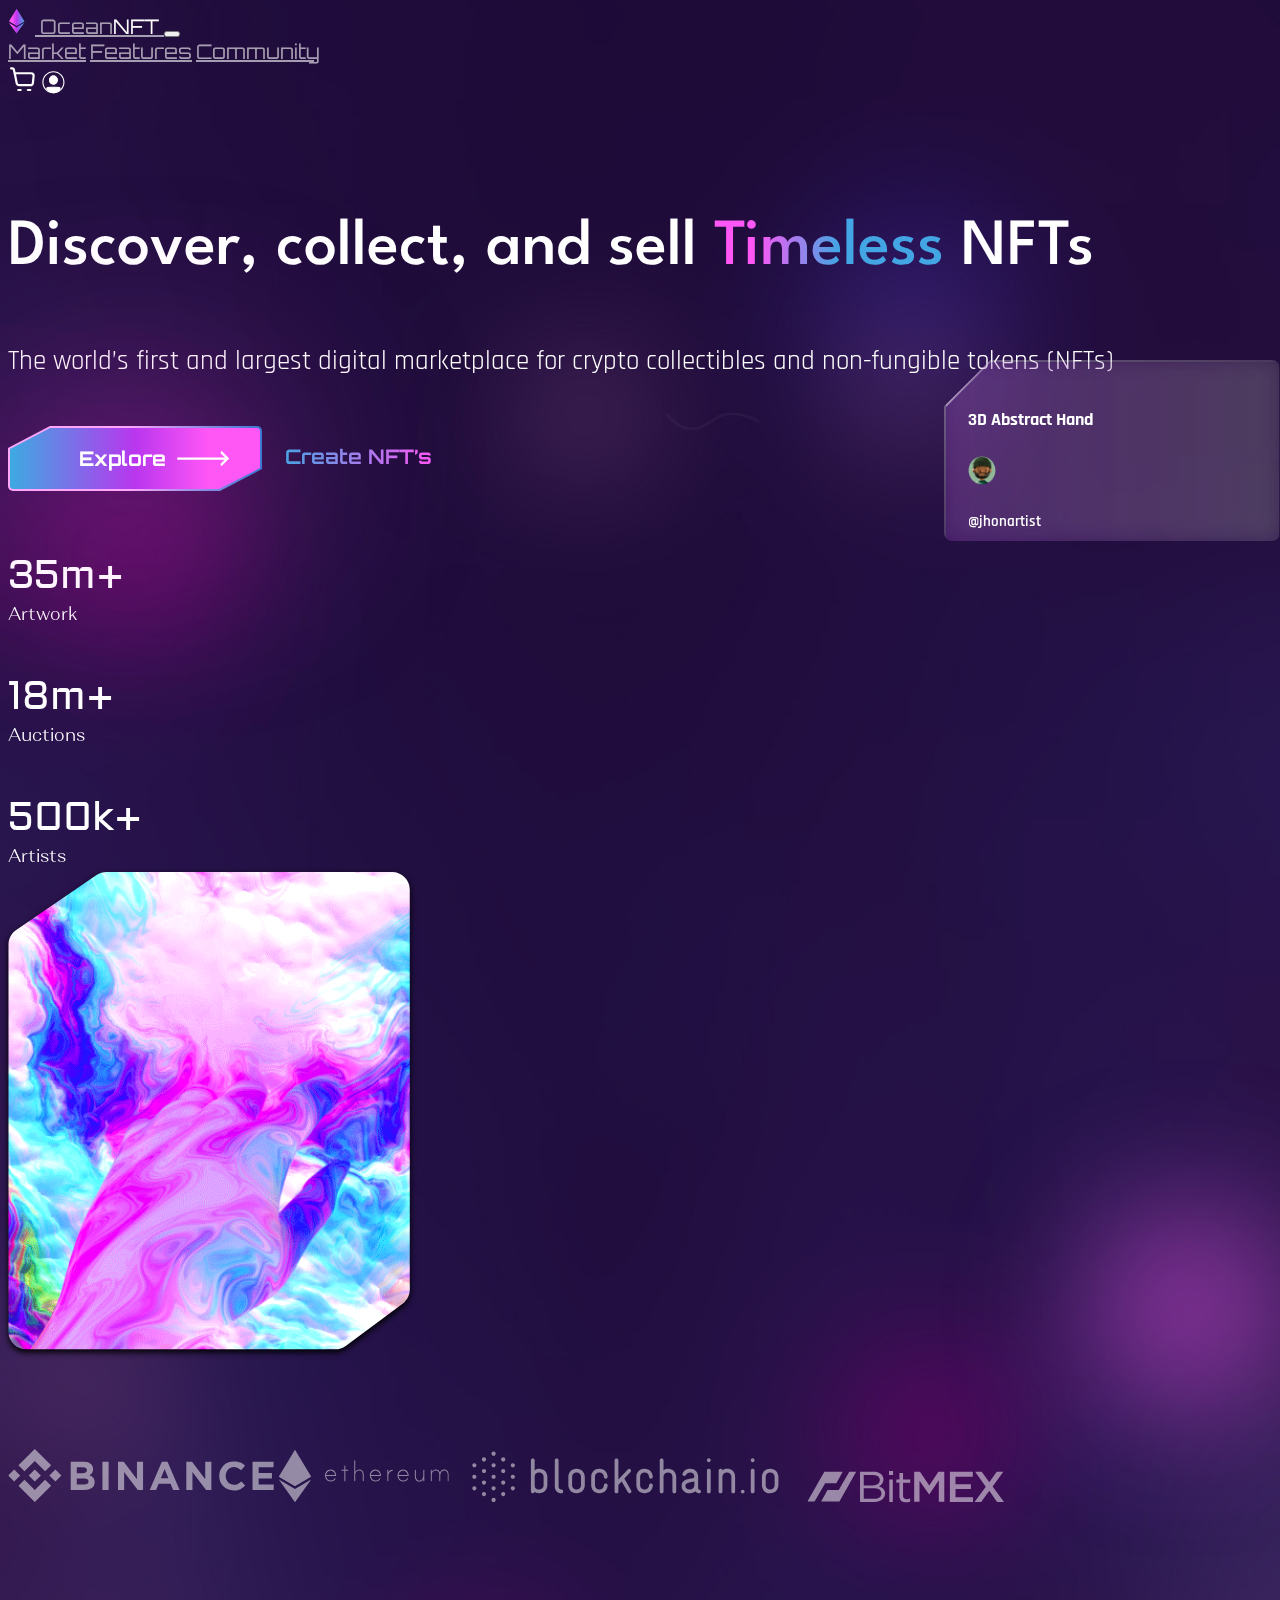
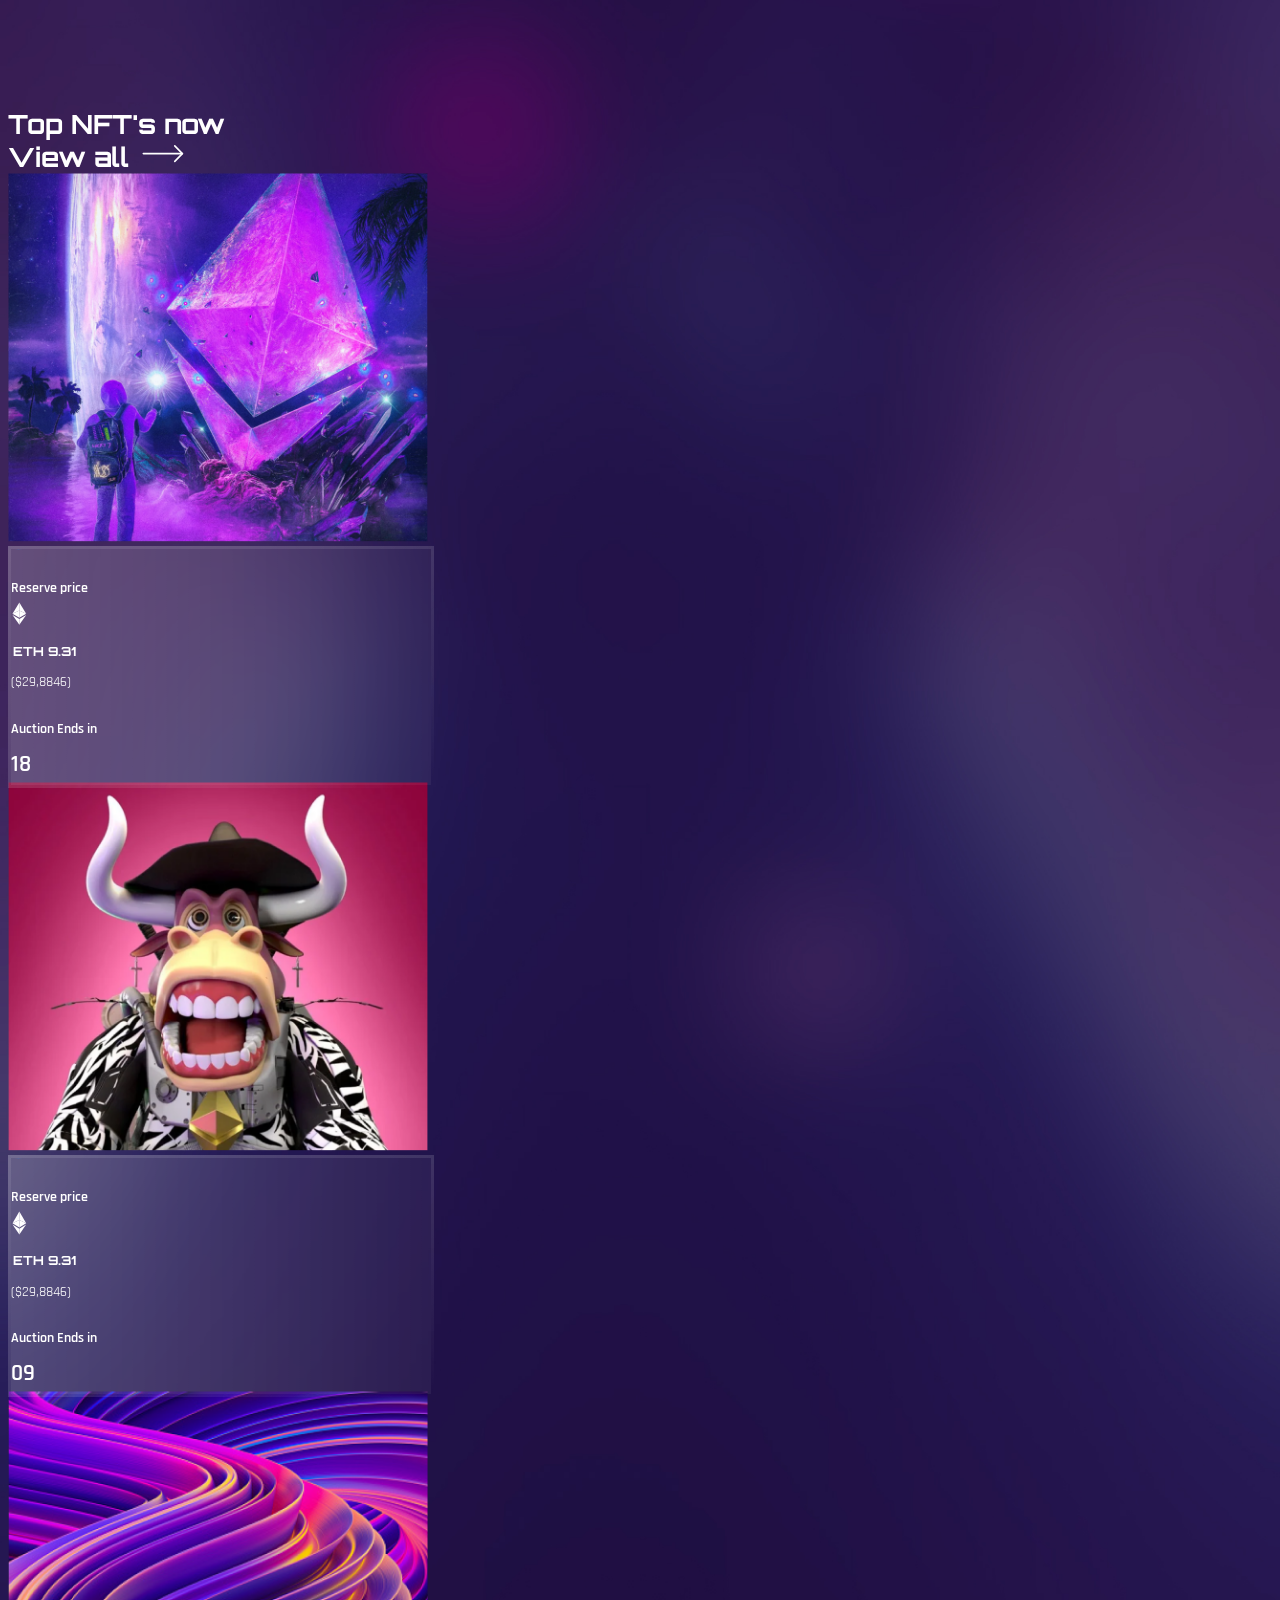
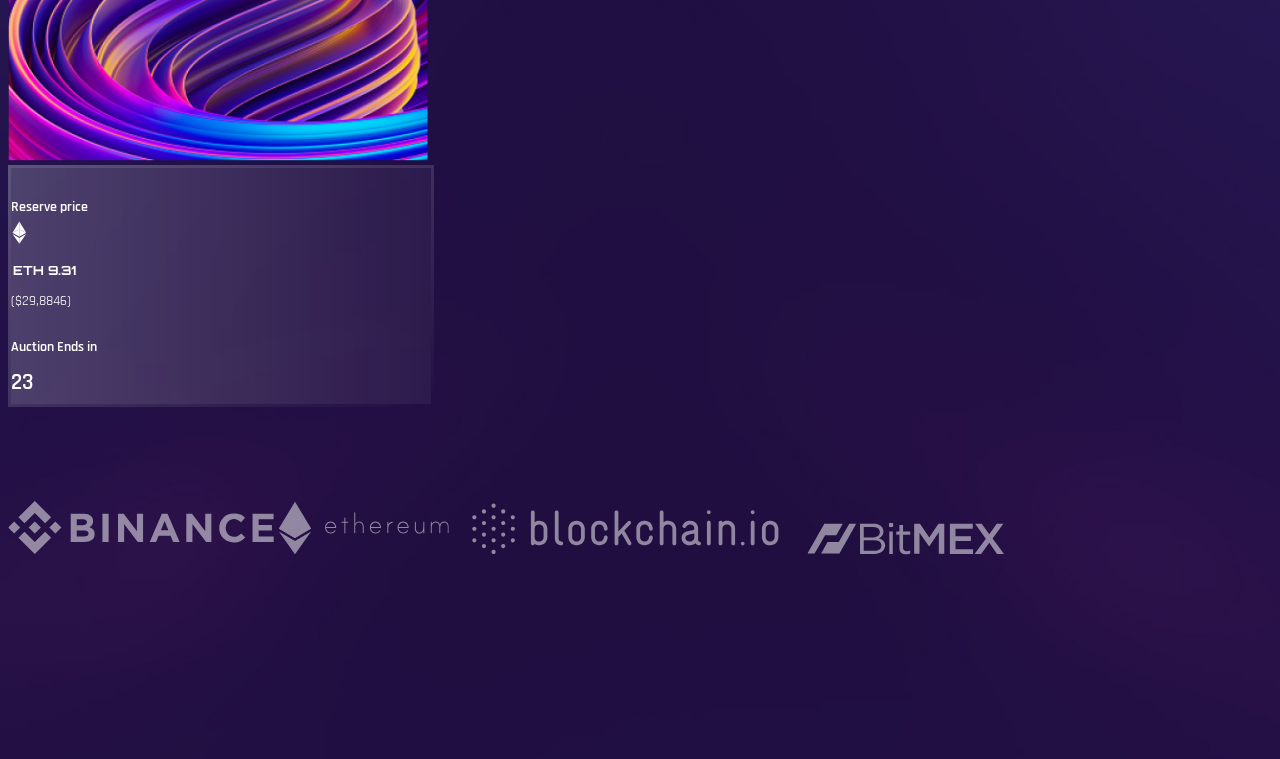
==== commit e150b843: "Minor general improvements" ====
--- a/index.html
+++ b/index.html
@@ -14,10 +14,10 @@
 	<title>Ocean NFT</title>
 </head>
 <body class="px-0 pb-5">
-	<div class="container-fluid">
+	<div class="container-fluid p-0">
 
 		<header class="container-fluid fixed-top py-4 px-0">
-			<div class="container">
+			<div class="container p-0">
 				<nav class="navbar navbar-expand-md p-0">
 					<div class="container-fluid p-0">
 						<a class="navbar-brand" href="#">
@@ -163,7 +163,7 @@
 			</section>
 
 			<section class="container p-0">
-				<div class="d-flex justify-content-between align-items-center">
+				<div class="d-flex justify-content-between align-items-center mb-5">
 					<h2>Top NFT's now</h2>
 					<div class="d-flex">
 						<a class="nft_nodecor_white" href="#">
@@ -173,8 +173,9 @@
 					</div>
 				</div>
 
-				<div class="row gy-5 m-0 nft_white">
-					<div class="col ps-0 pe-3">
+				<div class="d-flex nft_white justify-content-between">
+					<!-- Top NFT's Now - Item #1 -->
+					<div>
 						<div class="nft_topnow">
 							<img src="assets/img/top_nft_01.png" alt="Top NFT #1">
 						</div>
@@ -228,8 +229,115 @@
 						</div>
 					</div>
 
-					<div class="col px-3">Item #2</div>
-					<div class="col ps-3 pe-0">Item #3</div>
+					<!-- Top NFT's Now - Item #2 -->
+					<div class="px-4">
+						<div class="nft_topnow">
+							<img src="assets/img/top_nft_02.png" alt="Top NFT #2">
+						</div>
+						<div class="nft_topnow_bid_blured">
+							<div class="nft_topnow_bid_gradient">
+								<div class="row nft_topnow_bid_content">
+									<div class="col-7 ps-0 pe-4">
+										<p class="nft_topnow_artname m-0">Sassy Bull #1169 Art</p>
+										<div class="d-flex align-items-baseline">
+											<div class="pe-1"><img src="assets/img/icons/icon_user_02.png" width="37.44px" height="37.44px" alt="User's Icon"></div>
+											<p class="nft_topnow_nickname m-0 pe-1">@jhonartist</p>
+											<div><img src="assets/img/icons/icon_user_checked.png" width="15.84px" height="17.28px" alt="User checked"></div>
+										</div>
+										<p class="nft_topnow_theme_title">Reserve price</p>
+										<div class="d-flex align-items-baseline">
+											<div class="nft_topnow_logo_ethereum"><img src="assets/img/logos/logo_ethereum_white.svg" width="25.32px" height="25.32px" alt="Ethereum"></div>
+											<p class="nft_topnow_price_ethereum m-0">ETH 9.31</p>
+											<p class="nft_topnow_price_usd m-0">($29,8846)</p>
+										</div>
+									</div>
+
+									<div class="col-5 d-flex flex-column align-items-center p-0">
+										<div>
+											<span class="nft_topnow_theme_title m-0">Auction Ends in</span>
+											<div class="d-flex">
+												<div>
+													<p class="nft_topnow_auction_time">09</p>
+													<p class="nft_topnow_auction_time_unit">Hours</p>
+												</div>
+												<div class="px-4">
+													<p class="nft_topnow_auction_time">15</p>
+													<p class="nft_topnow_auction_time_unit">Mins</p>
+												</div>
+												<div>
+													<p class="nft_topnow_auction_time">23</p>
+													<p class="nft_topnow_auction_time_unit">Secs</p>
+												</div>
+											</div>
+										</div>
+										<a class="nft_nodecor_white" href="#">
+											<div class="d-flex nft_topnow_placebid_btn_border">
+												<div class="d-flex nft_topnow_placebid_btn">
+													<p class="nft_topnow_placebid m-0">Place Bid</p>
+													<img src="assets/img/arrow_topnow.svg" width="31.22px" height="12.01" alt="Go!">
+												</div>
+											</div>
+										</a>
+									</div>
+								</div>
+							</div>
+						</div>
+					</div>
+
+					<!-- Top NFT's Now - Item #3 -->
+					<div>
+						<div class="nft_topnow">
+							<img src="assets/img/top_nft_03.png" alt="Top NFT #3">
+						</div>
+						<div class="nft_topnow_bid_blured">
+							<div class="nft_topnow_bid_gradient">
+								<div class="row nft_topnow_bid_content">
+									<div class="col-7 ps-0 pe-4">
+										<p class="nft_topnow_artname m-0">Satisfying 3D Art</p>
+										<div class="d-flex align-items-baseline">
+											<div class="pe-1"><img src="assets/img/icons/icon_user_03.png" width="37.44px" height="37.44px" alt="User's Icon"></div>
+											<p class="nft_topnow_nickname m-0 pe-1">@jhonartist</p>
+											<div><img src="assets/img/icons/icon_user_checked.png" width="15.84px" height="17.28px" alt="User checked"></div>
+										</div>
+										<p class="nft_topnow_theme_title">Reserve price</p>
+										<div class="d-flex align-items-baseline">
+											<div class="nft_topnow_logo_ethereum"><img src="assets/img/logos/logo_ethereum_white.svg" width="25.32px" height="25.32px" alt="Ethereum"></div>
+											<p class="nft_topnow_price_ethereum m-0">ETH 9.31</p>
+											<p class="nft_topnow_price_usd m-0">($29,8846)</p>
+										</div>
+									</div>
+
+									<div class="col-5 d-flex flex-column align-items-center p-0">
+										<div>
+											<span class="nft_topnow_theme_title m-0">Auction Ends in</span>
+											<div class="d-flex">
+												<div>
+													<p class="nft_topnow_auction_time">23</p>
+													<p class="nft_topnow_auction_time_unit">Hours</p>
+												</div>
+												<div class="px-4">
+													<p class="nft_topnow_auction_time">32</p>
+													<p class="nft_topnow_auction_time_unit">Mins</p>
+												</div>
+												<div>
+													<p class="nft_topnow_auction_time">56</p>
+													<p class="nft_topnow_auction_time_unit">Secs</p>
+												</div>
+											</div>
+										</div>
+										<a class="nft_nodecor_white" href="#">
+											<div class="d-flex nft_topnow_placebid_btn_border">
+												<div class="d-flex nft_topnow_placebid_btn">
+													<p class="nft_topnow_placebid m-0">Place Bid</p>
+													<img src="assets/img/arrow_topnow.svg" width="31.22px" height="12.01" alt="Go!">
+												</div>
+											</div>
+										</a>
+									</div>
+								</div>
+							</div>
+						</div>
+					</div>
 				</div>
 			</section>
 
--- a/assets/styles/main.css
+++ b/assets/styles/main.css
@@ -382,32 +382,24 @@
 }
 
 .nft_topnow img {
-  max-width: 438px;
-  height: auto;
+  max-width: 420px;
 }
 .nft_topnow_bid_blured {
-  width: 100%;
+  width: 420px;
   height: 236px;
-  background: inherit;
   position: relative;
-  overflow: hidden;
 }
 .nft_topnow_bid_blured::before {
   position: absolute;
   content: "";
-  background: inherit;
-  width: 488px;
-  height: 286px;
-  top: -25px;
-  left: -25px;
-  box-shadow: inset 0 0 0 3000px rgba(150, 150, 150, 0.192);
-  filter: blur(5px);
-  -webkit-backdrop-filter: blur(5px);
-          backdrop-filter: blur(5px);
+  width: 420px;
+  height: 236px;
+  -webkit-backdrop-filter: blur(10px);
+          backdrop-filter: blur(10px);
 }
 .nft_topnow_bid_gradient {
   position: absolute;
-  width: 438px;
+  width: 420px;
   height: 236px;
   overflow: hidden;
   display: flex;
@@ -422,17 +414,17 @@
   position: absolute;
   content: "";
   background: linear-gradient(to right, rgb(255, 255, 255), rgba(255, 255, 255, 0.24));
-  width: 488px;
-  height: 286px;
-  left: 0;
-  top: 0;
-  filter: opacity(0.1);
+  width: 430px;
+  height: 246px;
+  left: -5px;
+  top: -5px;
+  filter: opacity(0.2);
 }
 .nft_topnow_bid_content {
   position: absolute;
   width: 100%;
   margin: 0;
-  padding: 20px;
+  padding: 15px;
 }
 .nft_topnow_artname {
   font-family: "Rajdhani", sans-serif;
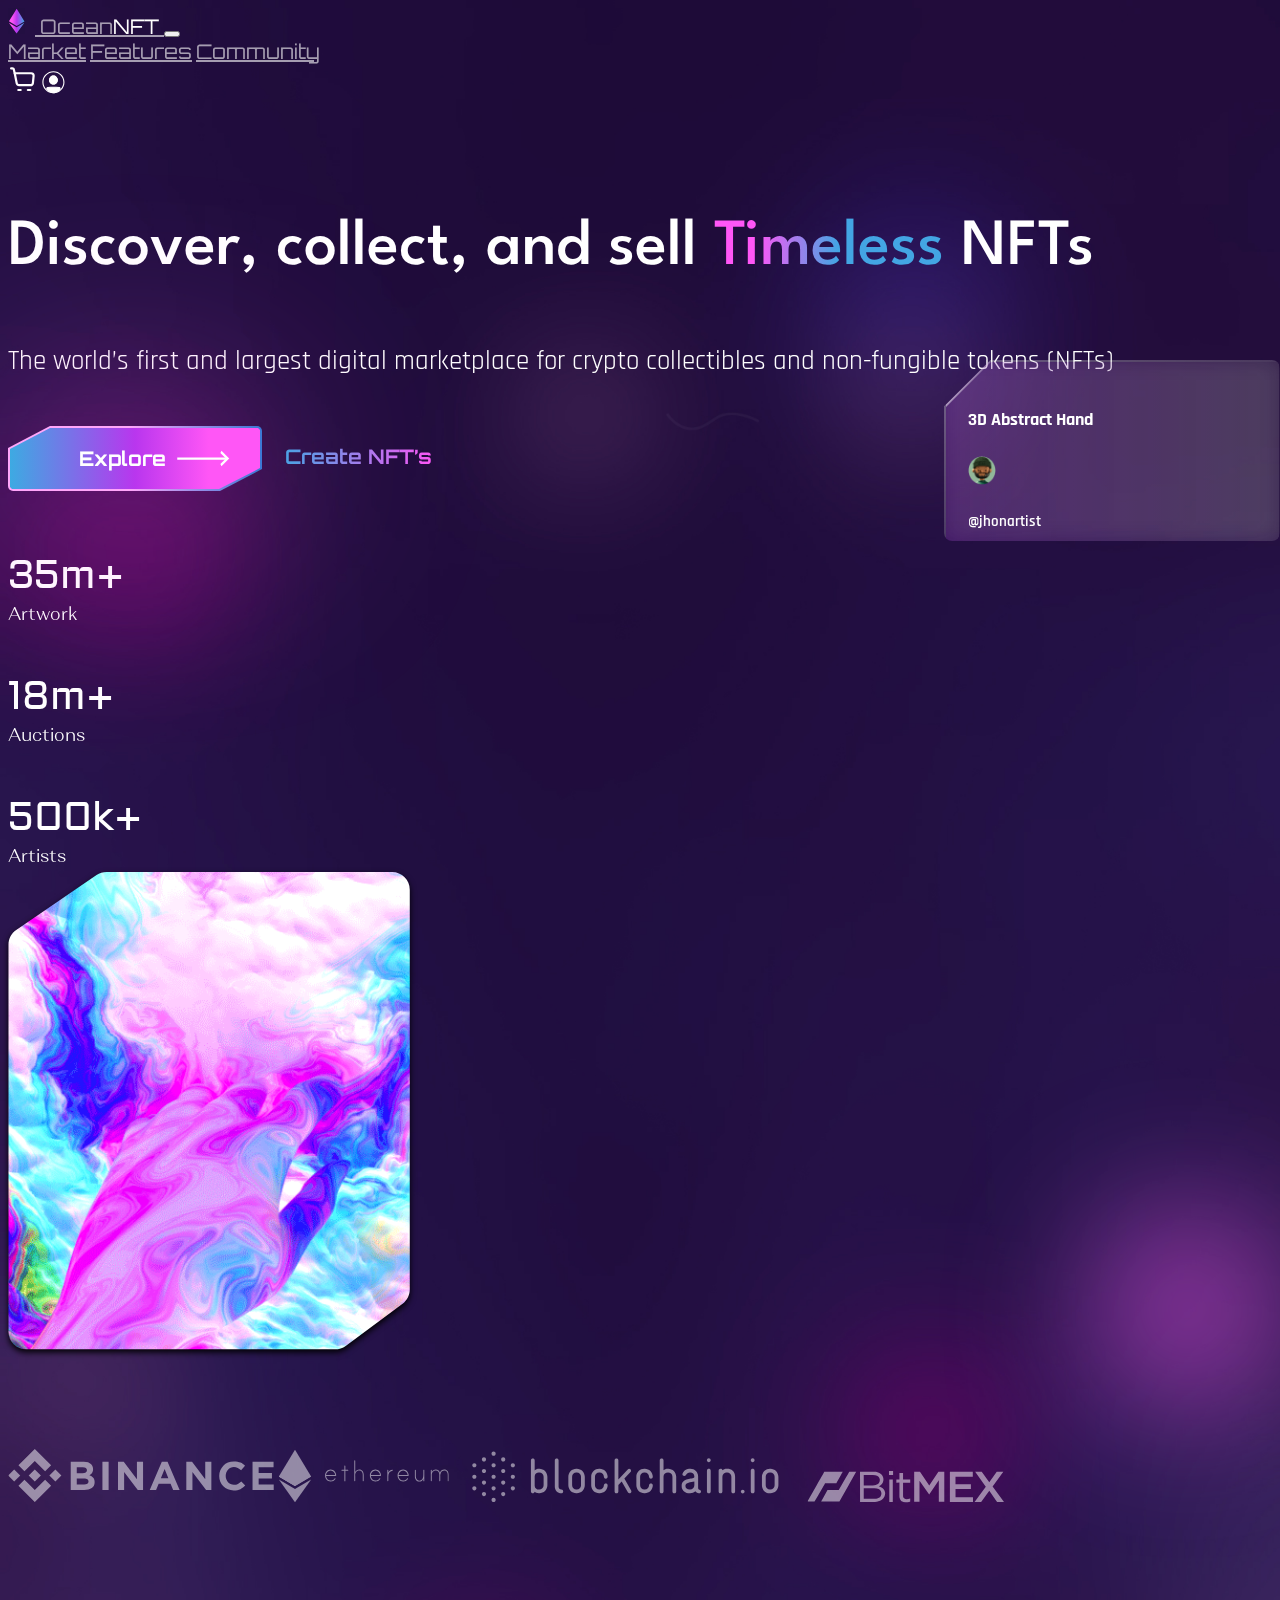
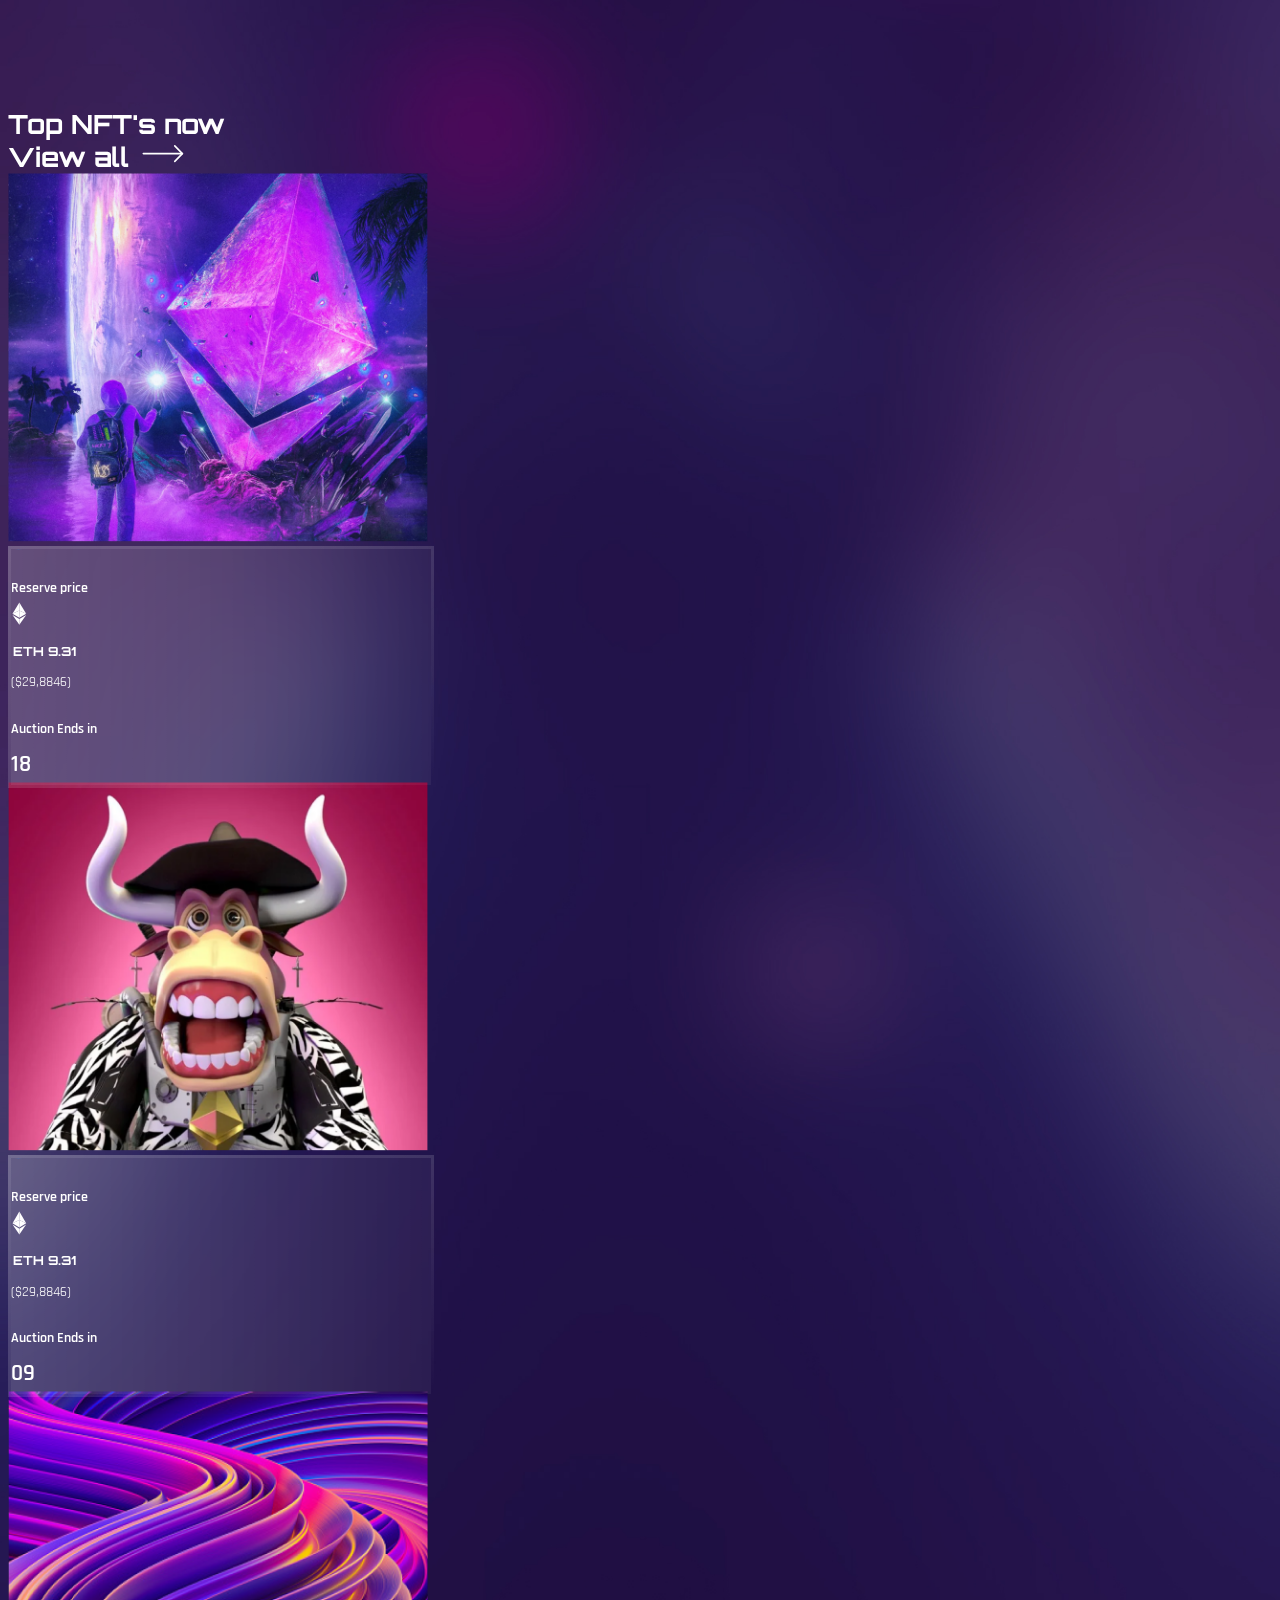
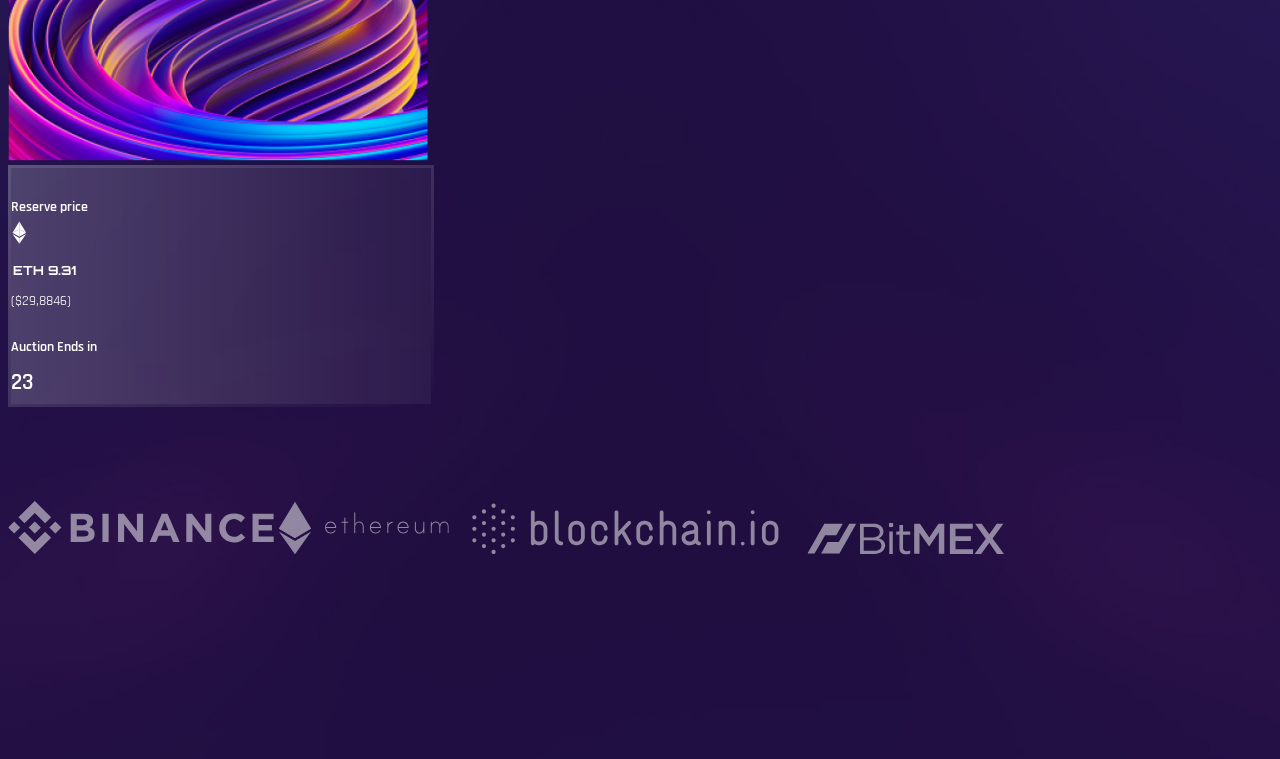
==== commit 993469d0: "Minor adaptive added" ====
--- a/index.html
+++ b/index.html
@@ -17,7 +17,7 @@
 	<div class="container-fluid p-0">
 
 		<header class="container-fluid fixed-top py-4 px-0">
-			<div class="container p-0">
+			<div class="container-lg p-lg-0 px-4">
 				<nav class="navbar navbar-expand-md p-0">
 					<div class="container-fluid p-0">
 						<a class="navbar-brand" href="#">
@@ -48,9 +48,9 @@
 		</header>
 
 		<main>
-			<section class="container hero p-0">
+			<section class="container-lg hero p-lg-0 px-4">
 				<div class="row m-0 pb-4">
-					<div class="col-7 p-0">
+					<div class="col-xl-7 col-lg-6 p-lg-0">
 						<h1>Discover, collect, and sell <span>Timeless</span> NFTs</h1>
 						<p class="nft_intro">The world’s first and largest digital marketplace for crypto collectibles and non-fungible tokens (NFTs)</p>
 						
@@ -87,10 +87,10 @@
 						</div>
 					</div>
 
-					<div class="col-5 p-0 position-relative">
+					<div class="col-xl-5 col-lg-6 p-0 position-relative">
 						<div class="d-flex mx-4 justify-content-center">
 							<div class="nft_hero_bid_mask">
-								<svg width="402" height="478" viewBox="0 0 402 478" fill="none" xmlns="http://www.w3.org/2000/svg">
+								<svg viewBox="0 0 402 478" fill="none" xmlns="http://www.w3.org/2000/svg">
 									<defs>
 										<mask id="nft_hero_mask">
 											<path d="M0.495148 459.677V72.555C0.495148 66.7097 3.38306 61.2419 8.21086 57.9465L88.5373 3.11643C91.4758 1.11059 94.951 0.0375977 98.5089 0.0375977H384.09C393.858 0.0375977 401.777 7.9565 401.777 17.725V417.559C401.777 423.166 399.119 428.44 394.613 431.776L337.713 473.893C334.667 476.147 330.978 477.364 327.19 477.364H18.1825C8.41404 477.364 0.495148 469.445 0.495148 459.677Z" fill="white"/>
@@ -153,7 +153,7 @@
 				</div>
 			</section>
 
-			<section class="container p-0">
+			<section class="container-lg p-lg-0 px-4">
 				<div class="d-flex nft_partners justify-content-between align-items-center">
 					<a href="#" class="pe-3 py-3"><img src="assets/img/logos/logo_binance_100.svg" alt="Binance"></a>
 					<a href="#" class="p-3"><img src="assets/img/logos/logo_ethereum_100.svg" alt="Ethereum"></a>
@@ -162,7 +162,7 @@
 				</div>
 			</section>
 
-			<section class="container p-0">
+			<section class="container-lg p-lg-0 px-4">
 				<div class="d-flex justify-content-between align-items-center mb-5">
 					<h2>Top NFT's now</h2>
 					<div class="d-flex">
@@ -341,7 +341,7 @@
 				</div>
 			</section>
 
-			<section class="container p-0">
+			<section class="container-lg p-lg-0 px-4">
 				<div class="d-flex nft_partners justify-content-between align-items-center">
 					<a href="#" class="pe-3 py-3"><img src="assets/img/logos/logo_binance_100.svg" alt="Binance"></a>
 					<a href="#" class="p-3"><img src="assets/img/logos/logo_ethereum_100.svg" alt="Ethereum"></a>
--- a/assets/styles/main.css
+++ b/assets/styles/main.css
@@ -254,6 +254,10 @@
   100% {
     background-position: 0% 50%;
   }
+}
+.nft_hero_bid_mask svg {
+  width: 402px;
+  height: 478px;
 }
 .nft_hero_bid_shadow {
   float: right;
@@ -475,6 +479,16 @@
   margin: -17px 0 0 0;
 }
 
+@media screen and (max-width: 992px) {
+  .nft_hero_bid_mask svg {
+    width: 334px;
+  }
+  .nft_hero_bid_polygon_blured {
+    left: 55%;
+    top: 77%;
+    transform: translate(-45%, -23%);
+  }
+}
 body {
   width: 100%;
   height: 100%;
